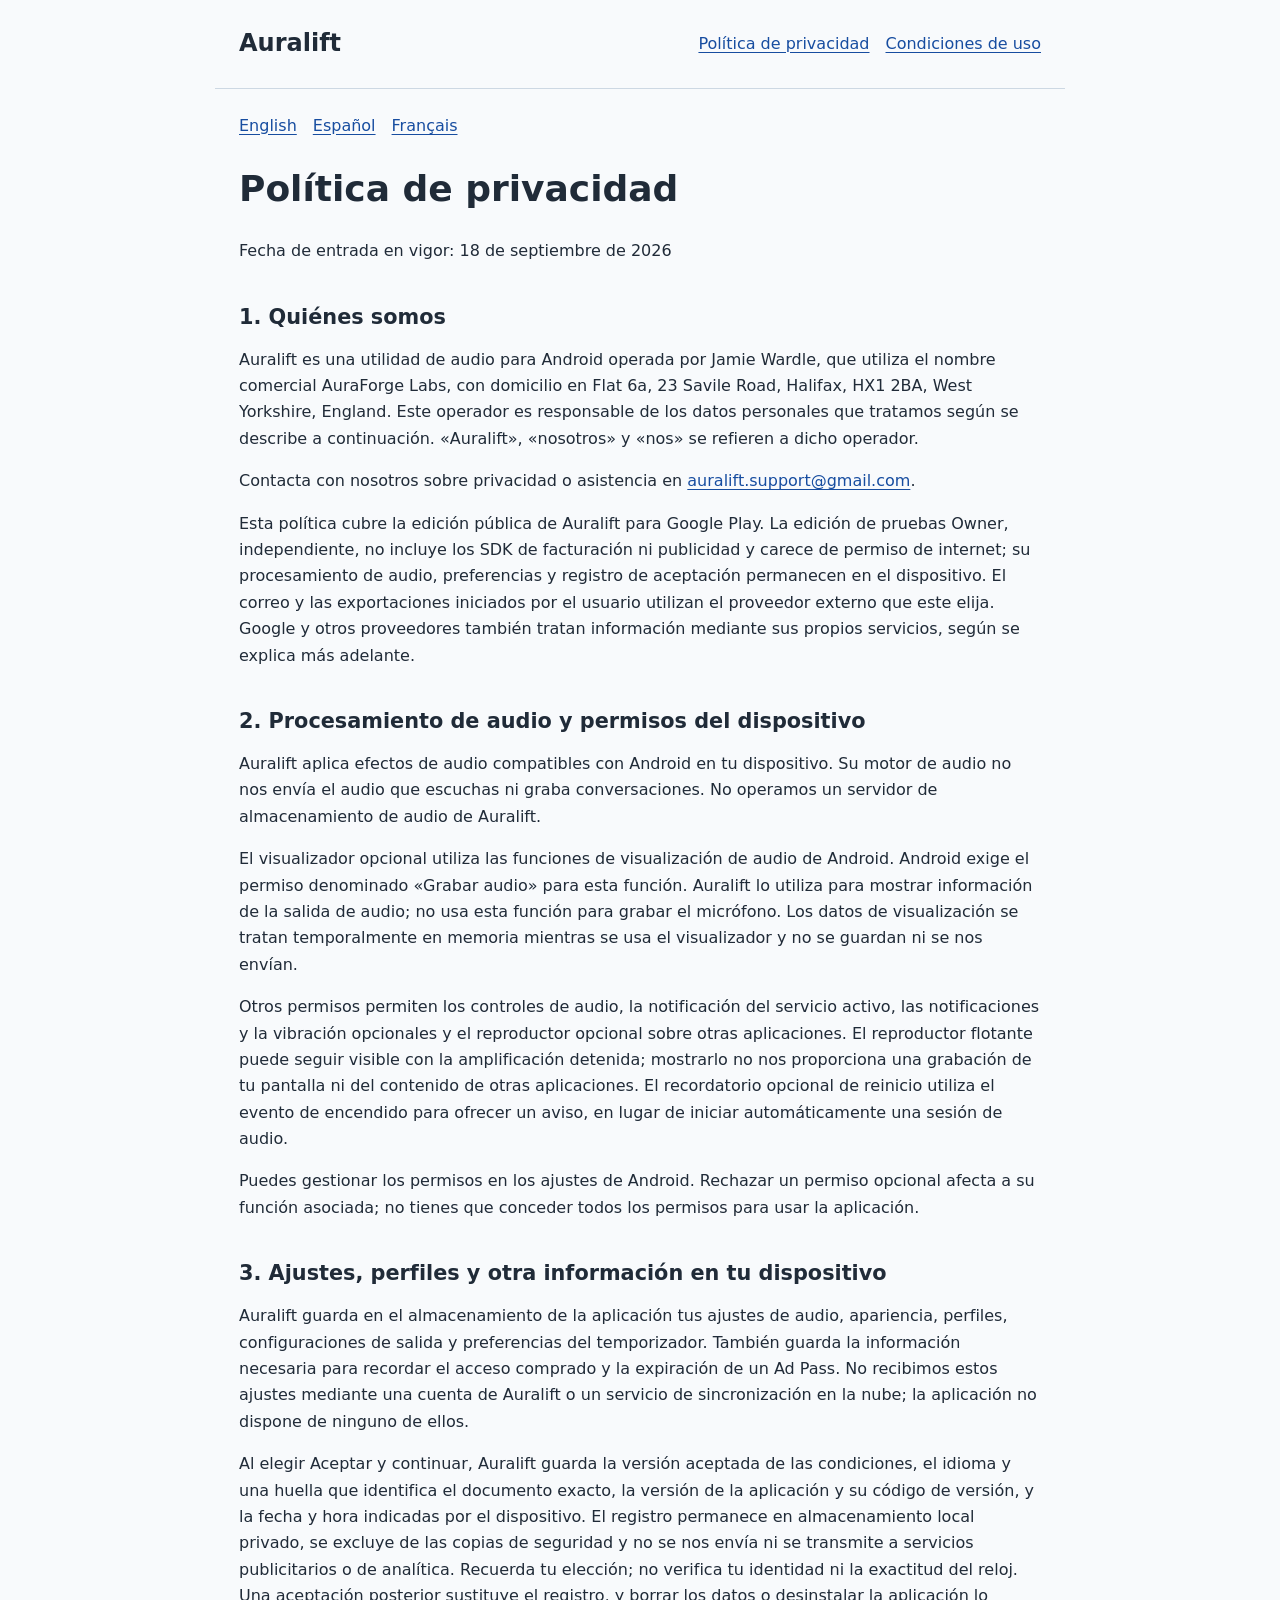
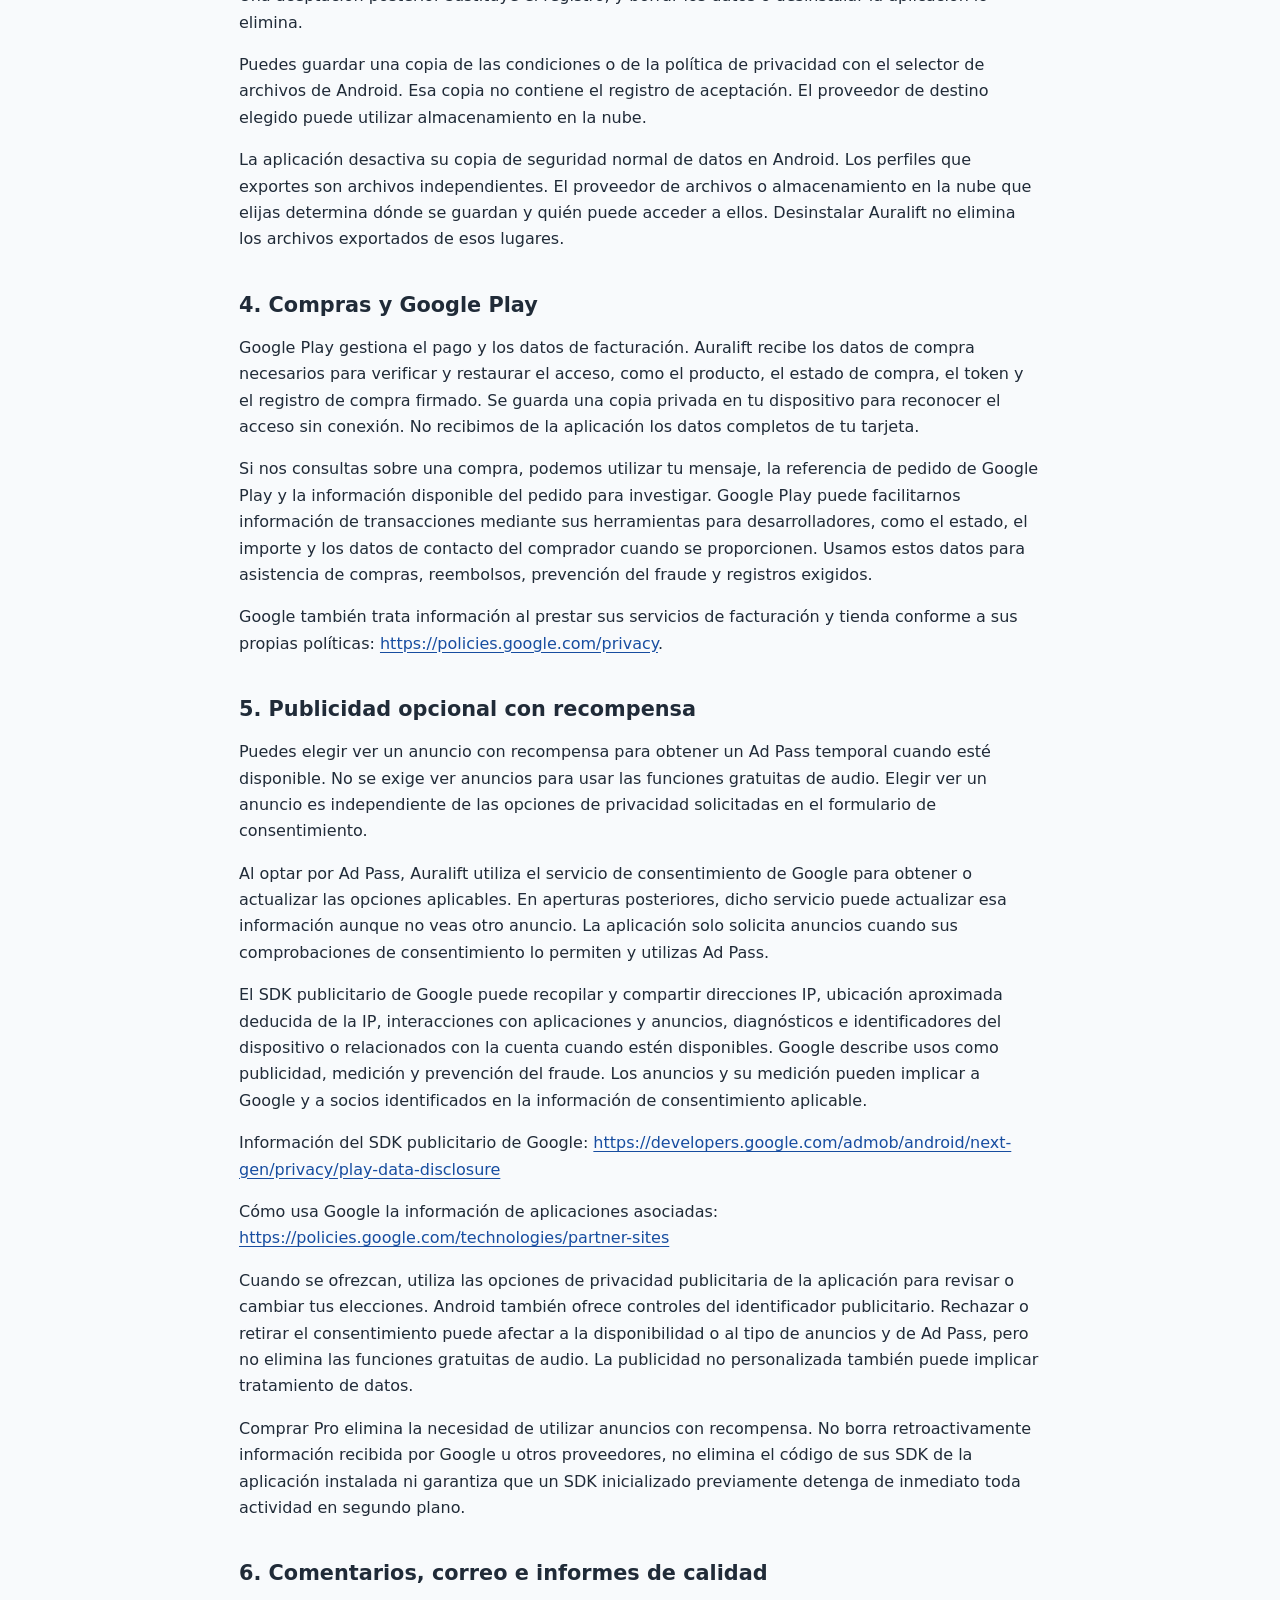
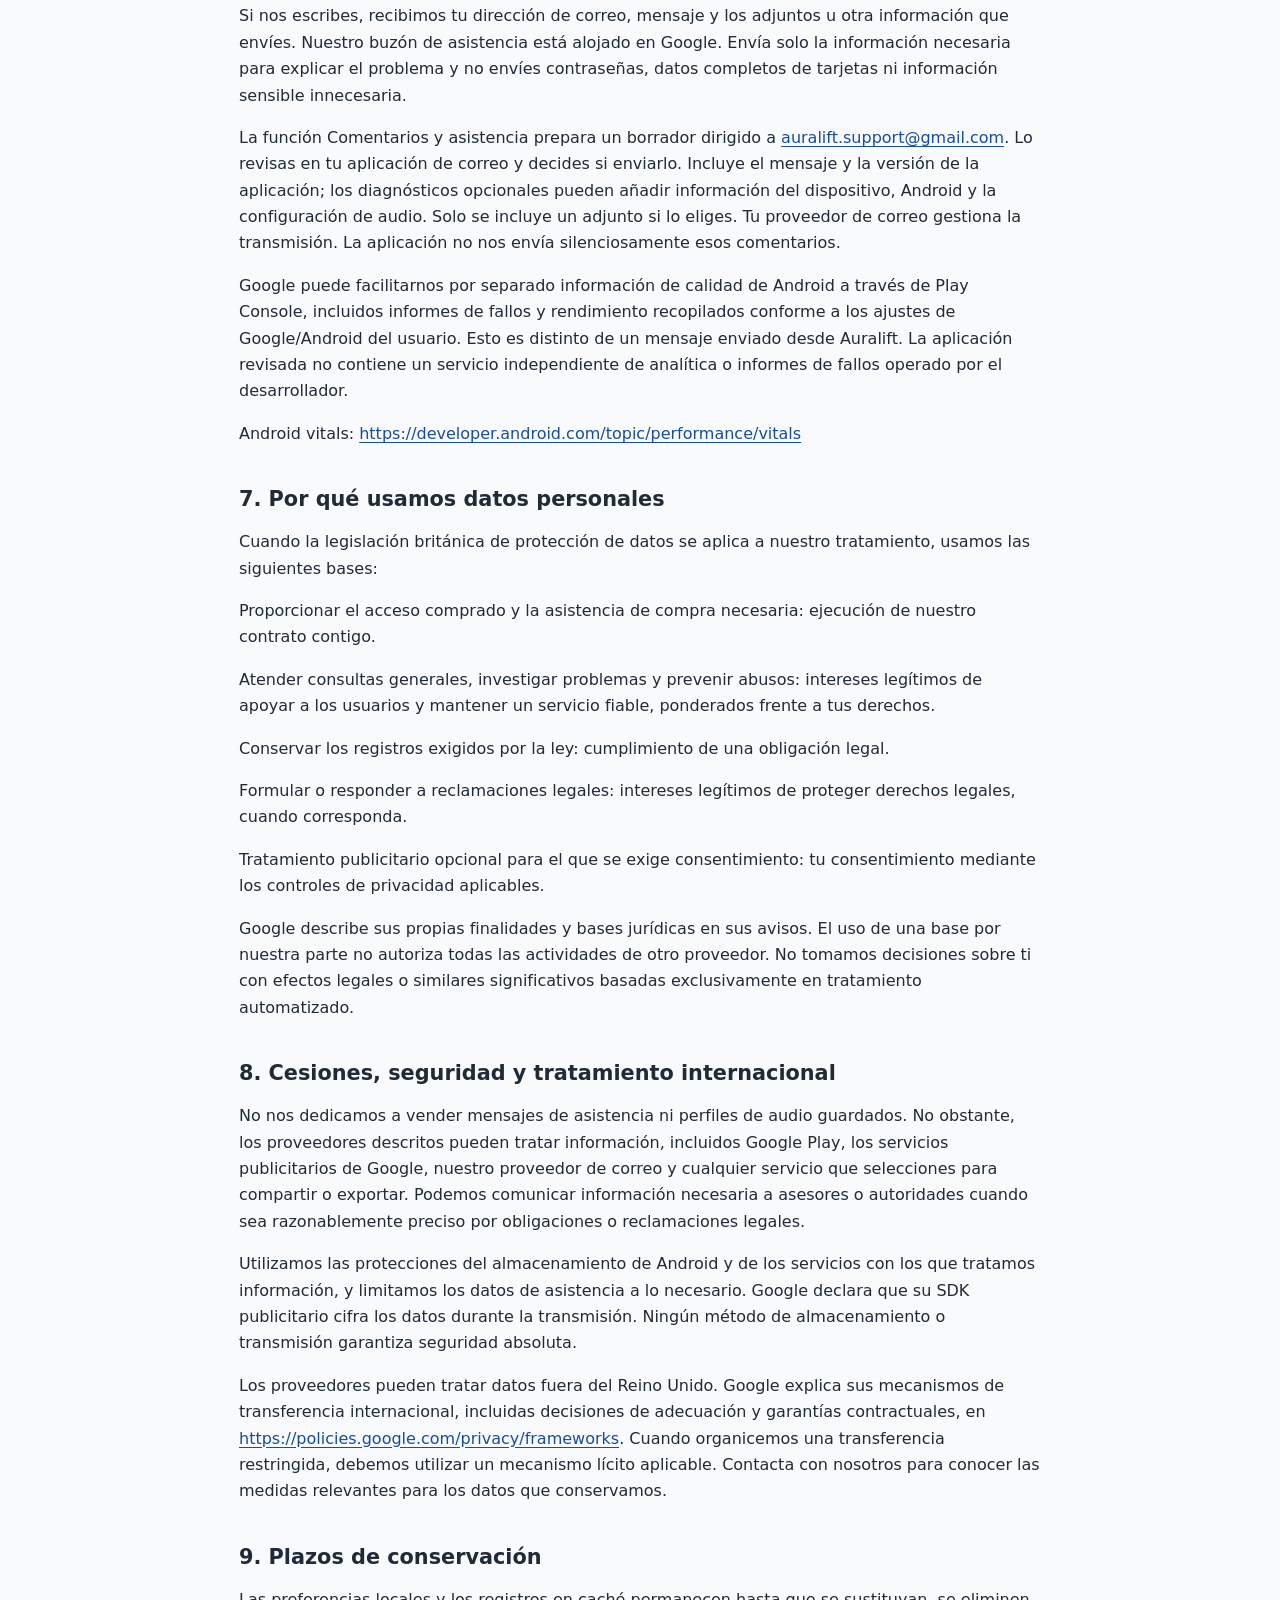
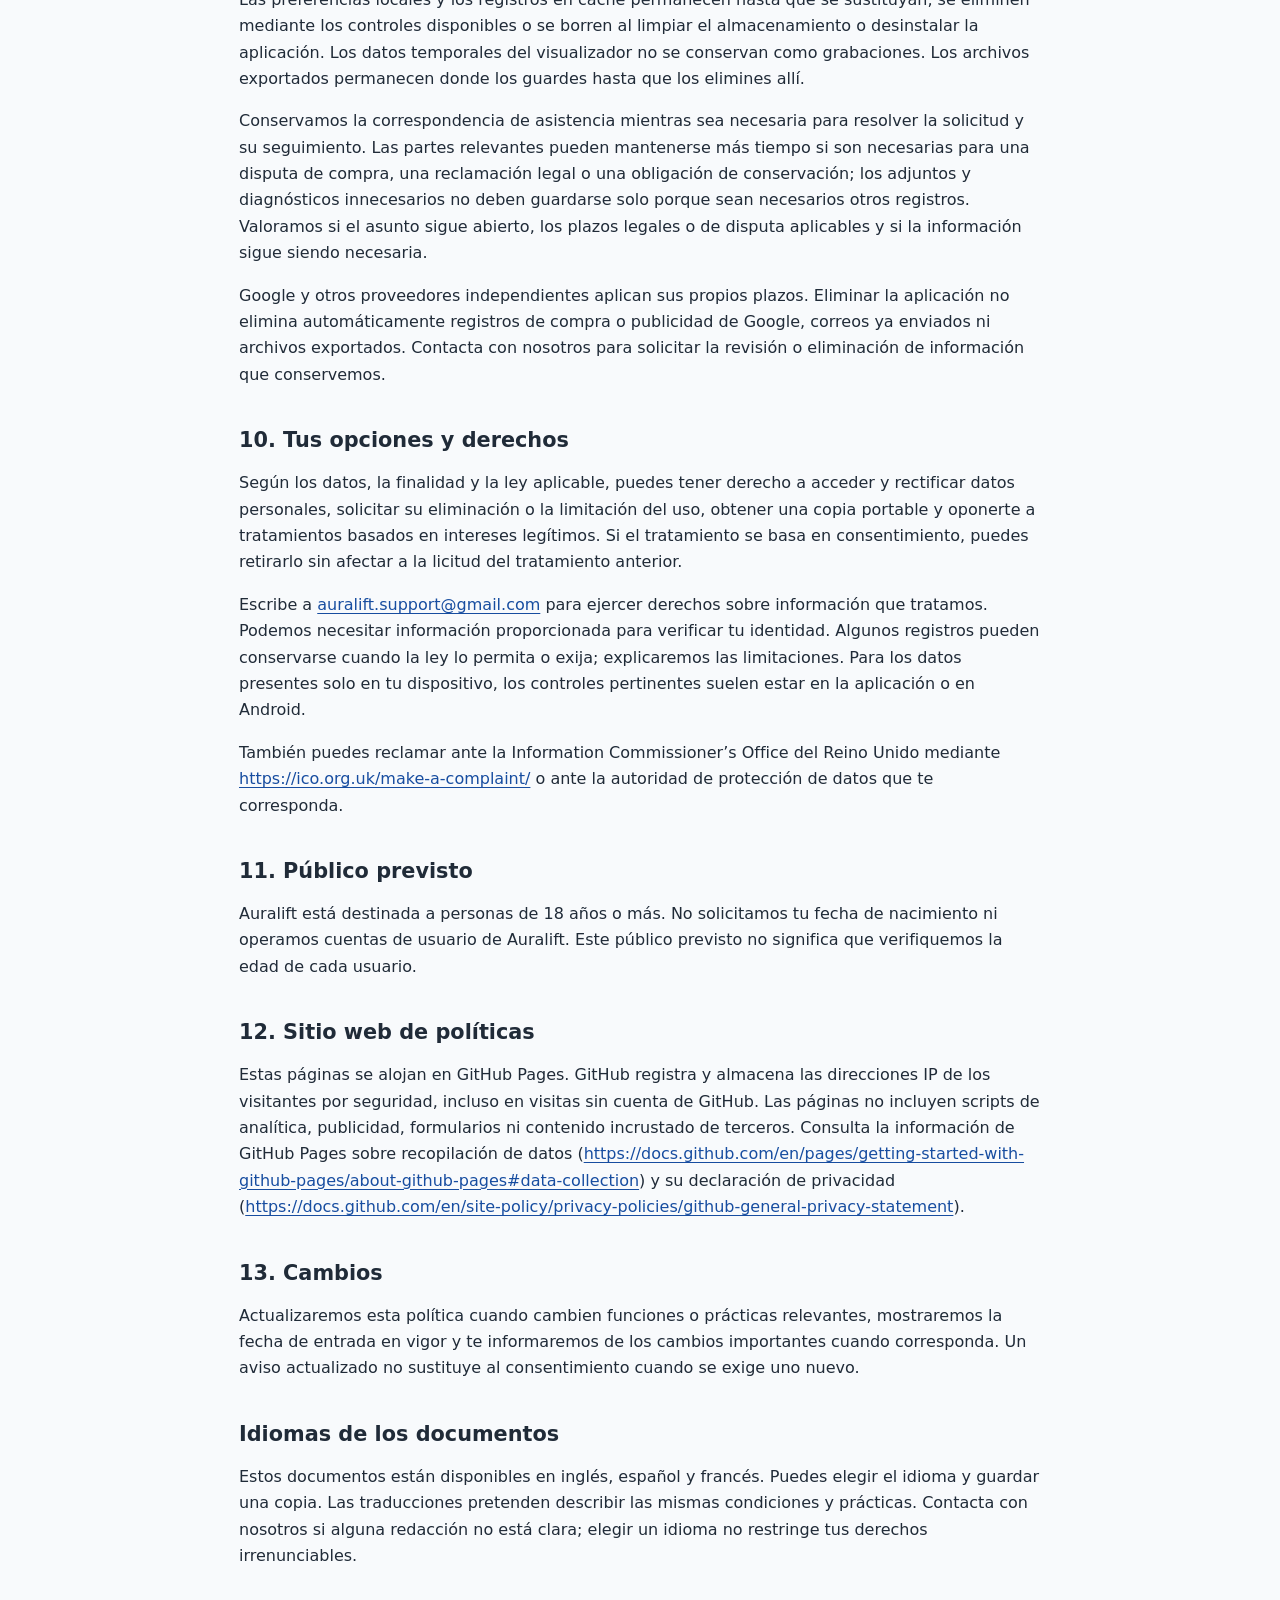
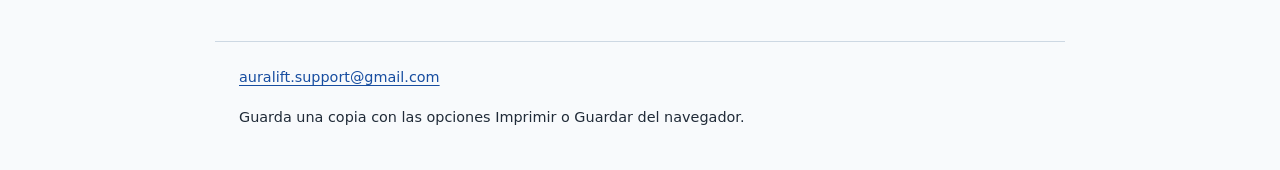
==== privacy-es.html @ 87c2c176 "Publish matching English, Spanish and French Auralift policies" ====
<!doctype html>
<html lang="es">
<head><meta charset="utf-8"><meta name="viewport" content="width=device-width, initial-scale=1">
<title>Política de privacidad | Auralift</title><link rel="stylesheet" href="styles.css"></head>
<body>
<a class="skip" href="#main">Ir al contenido</a>
<header><a class="brand" href="index.html">Auralift</a><nav aria-label="Auralift"><a href="privacy-es.html">Política de privacidad</a><a href="terms-es.html">Condiciones de uso</a></nav></header>
<main id="main">
<nav aria-label="Idioma del documento"><a href="privacy.html" lang="en" hreflang="en">English</a> <a href="privacy-es.html" lang="es" hreflang="es" aria-current="page">Español</a> <a href="privacy-fr.html" lang="fr" hreflang="fr">Français</a></nav>
<h1>Política de privacidad</h1>
<p>Fecha de entrada en vigor: 18 de septiembre de 2026</p>
<h2>1. Quiénes somos</h2>
<p>Auralift es una utilidad de audio para Android operada por Jamie Wardle, que utiliza el nombre comercial AuraForge Labs, con domicilio en Flat 6a, 23 Savile Road, Halifax, HX1 2BA, West Yorkshire, England. Este operador es responsable de los datos personales que tratamos según se describe a continuación. «Auralift», «nosotros» y «nos» se refieren a dicho operador.</p>
<p>Contacta con nosotros sobre privacidad o asistencia en <a href="mailto:auralift.support@gmail.com">auralift.support@gmail.com</a>.</p>
<p>Esta política cubre la edición pública de Auralift para Google Play. La edición de pruebas Owner, independiente, no incluye los SDK de facturación ni publicidad y carece de permiso de internet; su procesamiento de audio, preferencias y registro de aceptación permanecen en el dispositivo. El correo y las exportaciones iniciados por el usuario utilizan el proveedor externo que este elija. Google y otros proveedores también tratan información mediante sus propios servicios, según se explica más adelante.</p>
<h2>2. Procesamiento de audio y permisos del dispositivo</h2>
<p>Auralift aplica efectos de audio compatibles con Android en tu dispositivo. Su motor de audio no nos envía el audio que escuchas ni graba conversaciones. No operamos un servidor de almacenamiento de audio de Auralift.</p>
<p>El visualizador opcional utiliza las funciones de visualización de audio de Android. Android exige el permiso denominado «Grabar audio» para esta función. Auralift lo utiliza para mostrar información de la salida de audio; no usa esta función para grabar el micrófono. Los datos de visualización se tratan temporalmente en memoria mientras se usa el visualizador y no se guardan ni se nos envían.</p>
<p>Otros permisos permiten los controles de audio, la notificación del servicio activo, las notificaciones y la vibración opcionales y el reproductor opcional sobre otras aplicaciones. El reproductor flotante puede seguir visible con la amplificación detenida; mostrarlo no nos proporciona una grabación de tu pantalla ni del contenido de otras aplicaciones. El recordatorio opcional de reinicio utiliza el evento de encendido para ofrecer un aviso, en lugar de iniciar automáticamente una sesión de audio.</p>
<p>Puedes gestionar los permisos en los ajustes de Android. Rechazar un permiso opcional afecta a su función asociada; no tienes que conceder todos los permisos para usar la aplicación.</p>
<h2>3. Ajustes, perfiles y otra información en tu dispositivo</h2>
<p>Auralift guarda en el almacenamiento de la aplicación tus ajustes de audio, apariencia, perfiles, configuraciones de salida y preferencias del temporizador. También guarda la información necesaria para recordar el acceso comprado y la expiración de un Ad Pass. No recibimos estos ajustes mediante una cuenta de Auralift o un servicio de sincronización en la nube; la aplicación no dispone de ninguno de ellos.</p>
<p>Al elegir Aceptar y continuar, Auralift guarda la versión aceptada de las condiciones, el idioma y una huella que identifica el documento exacto, la versión de la aplicación y su código de versión, y la fecha y hora indicadas por el dispositivo. El registro permanece en almacenamiento local privado, se excluye de las copias de seguridad y no se nos envía ni se transmite a servicios publicitarios o de analítica. Recuerda tu elección; no verifica tu identidad ni la exactitud del reloj. Una aceptación posterior sustituye el registro, y borrar los datos o desinstalar la aplicación lo elimina.</p>
<p>Puedes guardar una copia de las condiciones o de la política de privacidad con el selector de archivos de Android. Esa copia no contiene el registro de aceptación. El proveedor de destino elegido puede utilizar almacenamiento en la nube.</p>
<p>La aplicación desactiva su copia de seguridad normal de datos en Android. Los perfiles que exportes son archivos independientes. El proveedor de archivos o almacenamiento en la nube que elijas determina dónde se guardan y quién puede acceder a ellos. Desinstalar Auralift no elimina los archivos exportados de esos lugares.</p>
<h2>4. Compras y Google Play</h2>
<p>Google Play gestiona el pago y los datos de facturación. Auralift recibe los datos de compra necesarios para verificar y restaurar el acceso, como el producto, el estado de compra, el token y el registro de compra firmado. Se guarda una copia privada en tu dispositivo para reconocer el acceso sin conexión. No recibimos de la aplicación los datos completos de tu tarjeta.</p>
<p>Si nos consultas sobre una compra, podemos utilizar tu mensaje, la referencia de pedido de Google Play y la información disponible del pedido para investigar. Google Play puede facilitarnos información de transacciones mediante sus herramientas para desarrolladores, como el estado, el importe y los datos de contacto del comprador cuando se proporcionen. Usamos estos datos para asistencia de compras, reembolsos, prevención del fraude y registros exigidos.</p>
<p>Google también trata información al prestar sus servicios de facturación y tienda conforme a sus propias políticas: <a href="https://policies.google.com/privacy">https://policies.google.com/privacy</a>.</p>
<h2>5. Publicidad opcional con recompensa</h2>
<p>Puedes elegir ver un anuncio con recompensa para obtener un Ad Pass temporal cuando esté disponible. No se exige ver anuncios para usar las funciones gratuitas de audio. Elegir ver un anuncio es independiente de las opciones de privacidad solicitadas en el formulario de consentimiento.</p>
<p>Al optar por Ad Pass, Auralift utiliza el servicio de consentimiento de Google para obtener o actualizar las opciones aplicables. En aperturas posteriores, dicho servicio puede actualizar esa información aunque no veas otro anuncio. La aplicación solo solicita anuncios cuando sus comprobaciones de consentimiento lo permiten y utilizas Ad Pass.</p>
<p>El SDK publicitario de Google puede recopilar y compartir direcciones IP, ubicación aproximada deducida de la IP, interacciones con aplicaciones y anuncios, diagnósticos e identificadores del dispositivo o relacionados con la cuenta cuando estén disponibles. Google describe usos como publicidad, medición y prevención del fraude. Los anuncios y su medición pueden implicar a Google y a socios identificados en la información de consentimiento aplicable.</p>
<p>Información del SDK publicitario de Google: <a href="https://developers.google.com/admob/android/next-gen/privacy/play-data-disclosure">https://developers.google.com/admob/android/next-gen/privacy/play-data-disclosure</a></p>
<p>Cómo usa Google la información de aplicaciones asociadas: <a href="https://policies.google.com/technologies/partner-sites">https://policies.google.com/technologies/partner-sites</a></p>
<p>Cuando se ofrezcan, utiliza las opciones de privacidad publicitaria de la aplicación para revisar o cambiar tus elecciones. Android también ofrece controles del identificador publicitario. Rechazar o retirar el consentimiento puede afectar a la disponibilidad o al tipo de anuncios y de Ad Pass, pero no elimina las funciones gratuitas de audio. La publicidad no personalizada también puede implicar tratamiento de datos.</p>
<p>Comprar Pro elimina la necesidad de utilizar anuncios con recompensa. No borra retroactivamente información recibida por Google u otros proveedores, no elimina el código de sus SDK de la aplicación instalada ni garantiza que un SDK inicializado previamente detenga de inmediato toda actividad en segundo plano.</p>
<h2>6. Comentarios, correo e informes de calidad</h2>
<p>Si nos escribes, recibimos tu dirección de correo, mensaje y los adjuntos u otra información que envíes. Nuestro buzón de asistencia está alojado en Google. Envía solo la información necesaria para explicar el problema y no envíes contraseñas, datos completos de tarjetas ni información sensible innecesaria.</p>
<p>La función Comentarios y asistencia prepara un borrador dirigido a <a href="mailto:auralift.support@gmail.com">auralift.support@gmail.com</a>. Lo revisas en tu aplicación de correo y decides si enviarlo. Incluye el mensaje y la versión de la aplicación; los diagnósticos opcionales pueden añadir información del dispositivo, Android y la configuración de audio. Solo se incluye un adjunto si lo eliges. Tu proveedor de correo gestiona la transmisión. La aplicación no nos envía silenciosamente esos comentarios.</p>
<p>Google puede facilitarnos por separado información de calidad de Android a través de Play Console, incluidos informes de fallos y rendimiento recopilados conforme a los ajustes de Google/Android del usuario. Esto es distinto de un mensaje enviado desde Auralift. La aplicación revisada no contiene un servicio independiente de analítica o informes de fallos operado por el desarrollador.</p>
<p>Android vitals: <a href="https://developer.android.com/topic/performance/vitals">https://developer.android.com/topic/performance/vitals</a></p>
<h2>7. Por qué usamos datos personales</h2>
<p>Cuando la legislación británica de protección de datos se aplica a nuestro tratamiento, usamos las siguientes bases:</p>
<p>Proporcionar el acceso comprado y la asistencia de compra necesaria: ejecución de nuestro contrato contigo.</p>
<p>Atender consultas generales, investigar problemas y prevenir abusos: intereses legítimos de apoyar a los usuarios y mantener un servicio fiable, ponderados frente a tus derechos.</p>
<p>Conservar los registros exigidos por la ley: cumplimiento de una obligación legal.</p>
<p>Formular o responder a reclamaciones legales: intereses legítimos de proteger derechos legales, cuando corresponda.</p>
<p>Tratamiento publicitario opcional para el que se exige consentimiento: tu consentimiento mediante los controles de privacidad aplicables.</p>
<p>Google describe sus propias finalidades y bases jurídicas en sus avisos. El uso de una base por nuestra parte no autoriza todas las actividades de otro proveedor. No tomamos decisiones sobre ti con efectos legales o similares significativos basadas exclusivamente en tratamiento automatizado.</p>
<h2>8. Cesiones, seguridad y tratamiento internacional</h2>
<p>No nos dedicamos a vender mensajes de asistencia ni perfiles de audio guardados. No obstante, los proveedores descritos pueden tratar información, incluidos Google Play, los servicios publicitarios de Google, nuestro proveedor de correo y cualquier servicio que selecciones para compartir o exportar. Podemos comunicar información necesaria a asesores o autoridades cuando sea razonablemente preciso por obligaciones o reclamaciones legales.</p>
<p>Utilizamos las protecciones del almacenamiento de Android y de los servicios con los que tratamos información, y limitamos los datos de asistencia a lo necesario. Google declara que su SDK publicitario cifra los datos durante la transmisión. Ningún método de almacenamiento o transmisión garantiza seguridad absoluta.</p>
<p>Los proveedores pueden tratar datos fuera del Reino Unido. Google explica sus mecanismos de transferencia internacional, incluidas decisiones de adecuación y garantías contractuales, en <a href="https://policies.google.com/privacy/frameworks">https://policies.google.com/privacy/frameworks</a>. Cuando organicemos una transferencia restringida, debemos utilizar un mecanismo lícito aplicable. Contacta con nosotros para conocer las medidas relevantes para los datos que conservamos.</p>
<h2>9. Plazos de conservación</h2>
<p>Las preferencias locales y los registros en caché permanecen hasta que se sustituyan, se eliminen mediante los controles disponibles o se borren al limpiar el almacenamiento o desinstalar la aplicación. Los datos temporales del visualizador no se conservan como grabaciones. Los archivos exportados permanecen donde los guardes hasta que los elimines allí.</p>
<p>Conservamos la correspondencia de asistencia mientras sea necesaria para resolver la solicitud y su seguimiento. Las partes relevantes pueden mantenerse más tiempo si son necesarias para una disputa de compra, una reclamación legal o una obligación de conservación; los adjuntos y diagnósticos innecesarios no deben guardarse solo porque sean necesarios otros registros. Valoramos si el asunto sigue abierto, los plazos legales o de disputa aplicables y si la información sigue siendo necesaria.</p>
<p>Google y otros proveedores independientes aplican sus propios plazos. Eliminar la aplicación no elimina automáticamente registros de compra o publicidad de Google, correos ya enviados ni archivos exportados. Contacta con nosotros para solicitar la revisión o eliminación de información que conservemos.</p>
<h2>10. Tus opciones y derechos</h2>
<p>Según los datos, la finalidad y la ley aplicable, puedes tener derecho a acceder y rectificar datos personales, solicitar su eliminación o la limitación del uso, obtener una copia portable y oponerte a tratamientos basados en intereses legítimos. Si el tratamiento se basa en consentimiento, puedes retirarlo sin afectar a la licitud del tratamiento anterior.</p>
<p>Escribe a <a href="mailto:auralift.support@gmail.com">auralift.support@gmail.com</a> para ejercer derechos sobre información que tratamos. Podemos necesitar información proporcionada para verificar tu identidad. Algunos registros pueden conservarse cuando la ley lo permita o exija; explicaremos las limitaciones. Para los datos presentes solo en tu dispositivo, los controles pertinentes suelen estar en la aplicación o en Android.</p>
<p>También puedes reclamar ante la Information Commissioner’s Office del Reino Unido mediante <a href="https://ico.org.uk/make-a-complaint/">https://ico.org.uk/make-a-complaint/</a> o ante la autoridad de protección de datos que te corresponda.</p>
<h2>11. Público previsto</h2>
<p>Auralift está destinada a personas de 18 años o más. No solicitamos tu fecha de nacimiento ni operamos cuentas de usuario de Auralift. Este público previsto no significa que verifiquemos la edad de cada usuario.</p>
<h2>12. Sitio web de políticas</h2>
<p>Estas páginas se alojan en GitHub Pages. GitHub registra y almacena las direcciones IP de los visitantes por seguridad, incluso en visitas sin cuenta de GitHub. Las páginas no incluyen scripts de analítica, publicidad, formularios ni contenido incrustado de terceros. Consulta la información de GitHub Pages sobre recopilación de datos (<a href="https://docs.github.com/en/pages/getting-started-with-github-pages/about-github-pages#data-collection">https://docs.github.com/en/pages/getting-started-with-github-pages/about-github-pages#data-collection</a>) y su declaración de privacidad (<a href="https://docs.github.com/en/site-policy/privacy-policies/github-general-privacy-statement">https://docs.github.com/en/site-policy/privacy-policies/github-general-privacy-statement</a>).</p>
<h2>13. Cambios</h2>
<p>Actualizaremos esta política cuando cambien funciones o prácticas relevantes, mostraremos la fecha de entrada en vigor y te informaremos de los cambios importantes cuando corresponda. Un aviso actualizado no sustituye al consentimiento cuando se exige uno nuevo.</p>
<h2>Idiomas de los documentos</h2>
<p>Estos documentos están disponibles en inglés, español y francés. Puedes elegir el idioma y guardar una copia. Las traducciones pretenden describir las mismas condiciones y prácticas. Contacta con nosotros si alguna redacción no está clara; elegir un idioma no restringe tus derechos irrenunciables.</p>
</main>
<footer><a href="mailto:auralift.support@gmail.com">auralift.support@gmail.com</a><p>Guarda una copia con las opciones Imprimir o Guardar del navegador.</p></footer>
</body></html>
---- styles.css ----
*{box-sizing:border-box}html{color-scheme:light;font-family:system-ui,-apple-system,BlinkMacSystemFont,"Segoe UI",sans-serif;color:#202b38;background:#f8fafc;line-height:1.65}body{margin:0}header,main,footer{max-width:850px;margin:auto;padding:24px}header{display:flex;align-items:center;justify-content:space-between;gap:20px;border-bottom:1px solid #cdd8e3}a{color:#174da0;text-underline-offset:3px;overflow-wrap:anywhere}a:focus-visible{outline:3px solid #174da0;outline-offset:5px}.brand{font-size:1.5rem;font-weight:750;color:#202b38;text-decoration:none}nav{display:flex;flex-wrap:wrap;gap:16px}h1{font-size:2.25rem;line-height:1.2;margin:28px 0}h2{font-size:1.3rem;line-height:1.35;margin:38px 0 14px}p{margin:16px 0}.draft{background:#fff4d6;border-left:4px solid #997000;padding:16px}.draft strong{display:block}.table-wrap{overflow-x:auto}table{border-collapse:collapse;width:100%;font-size:.95rem}th,td{text-align:left;vertical-align:top;border:1px solid #cdd8e3;padding:12px}th{background:#eaf0f6}footer{border-top:1px solid #cdd8e3;font-size:.9rem;margin-top:32px}.documents{padding-left:24px}.documents li{margin:16px 0}.skip{position:absolute;left:16px;top:-100px;background:white;padding:12px}.skip:focus{top:12px}@media(max-width:520px){header{align-items:flex-start;flex-direction:column}header,main,footer{padding:20px}h1{font-size:1.9rem}}@media print{html{background:white;color:black}header,footer,.skip{display:none}main{max-width:none;padding:0}h2{break-after:avoid}a{color:inherit}th,td{border-color:#888}.table-wrap{overflow:visible}}
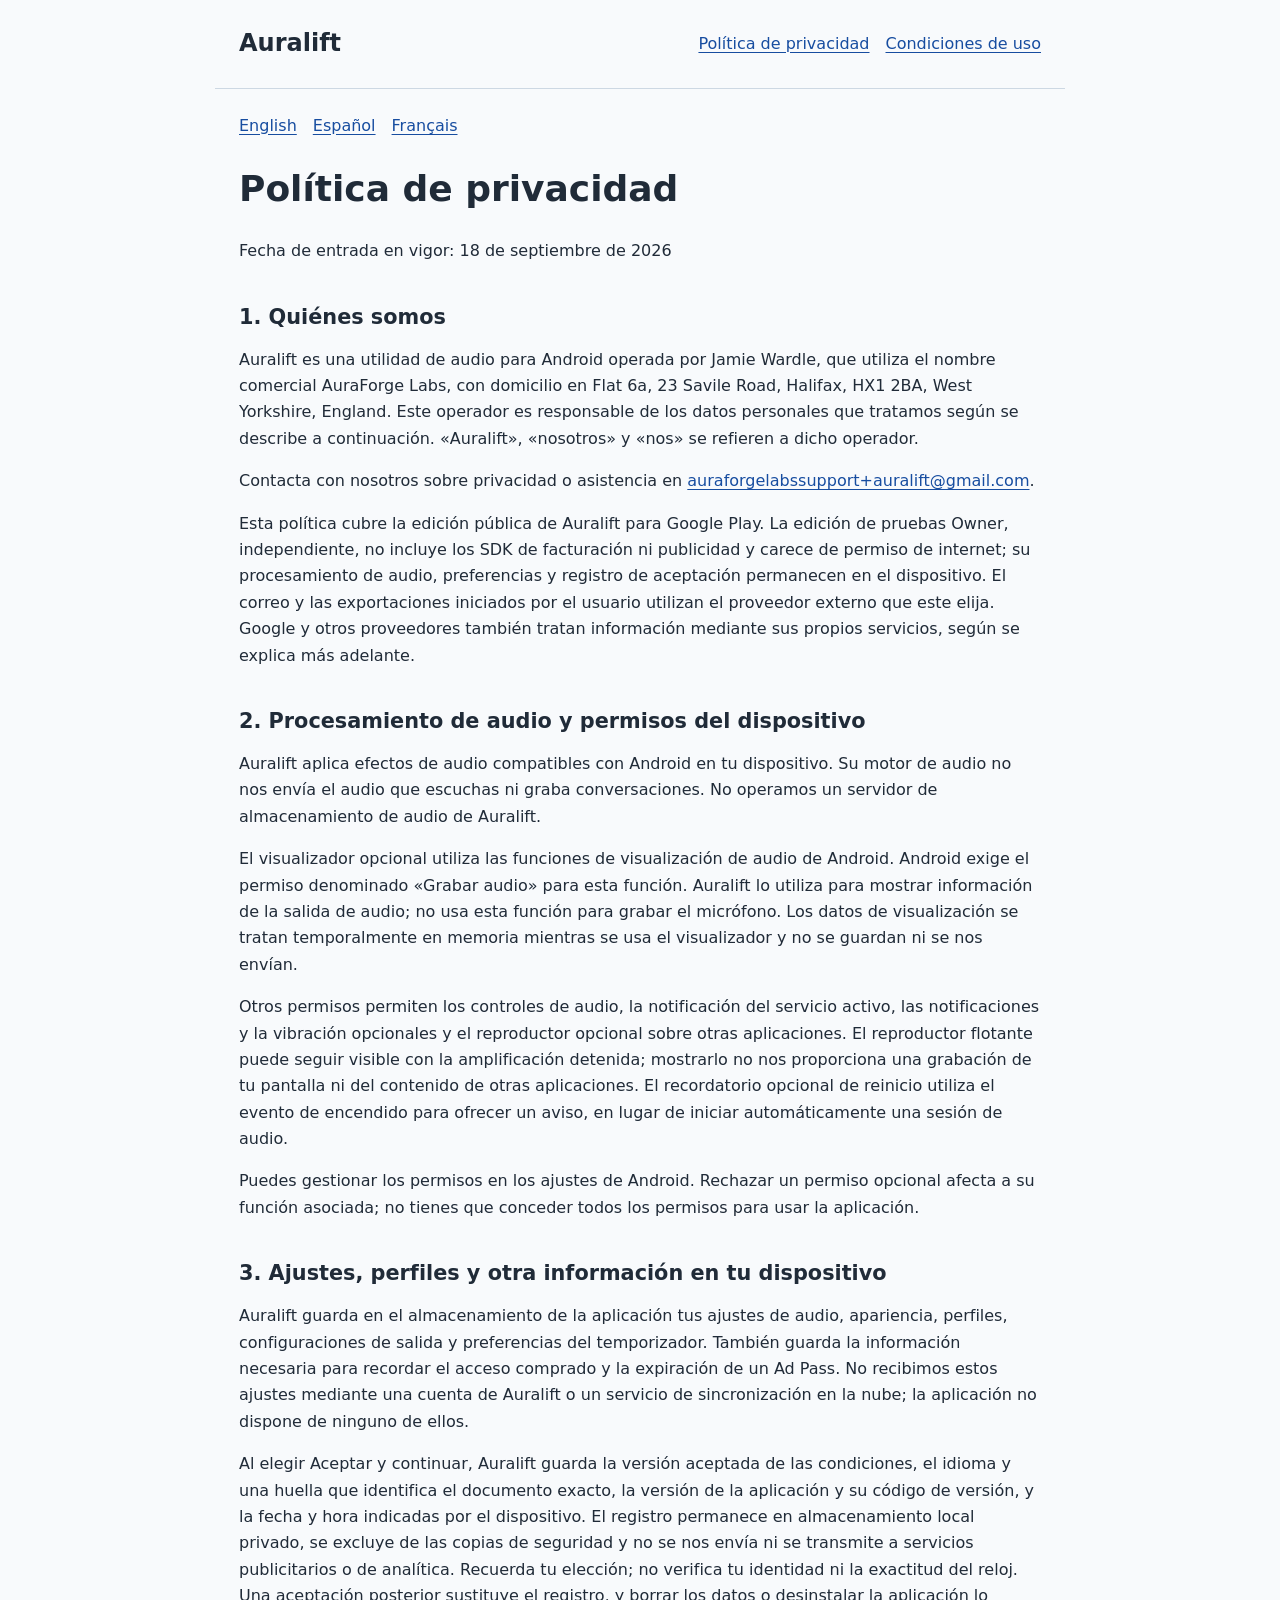
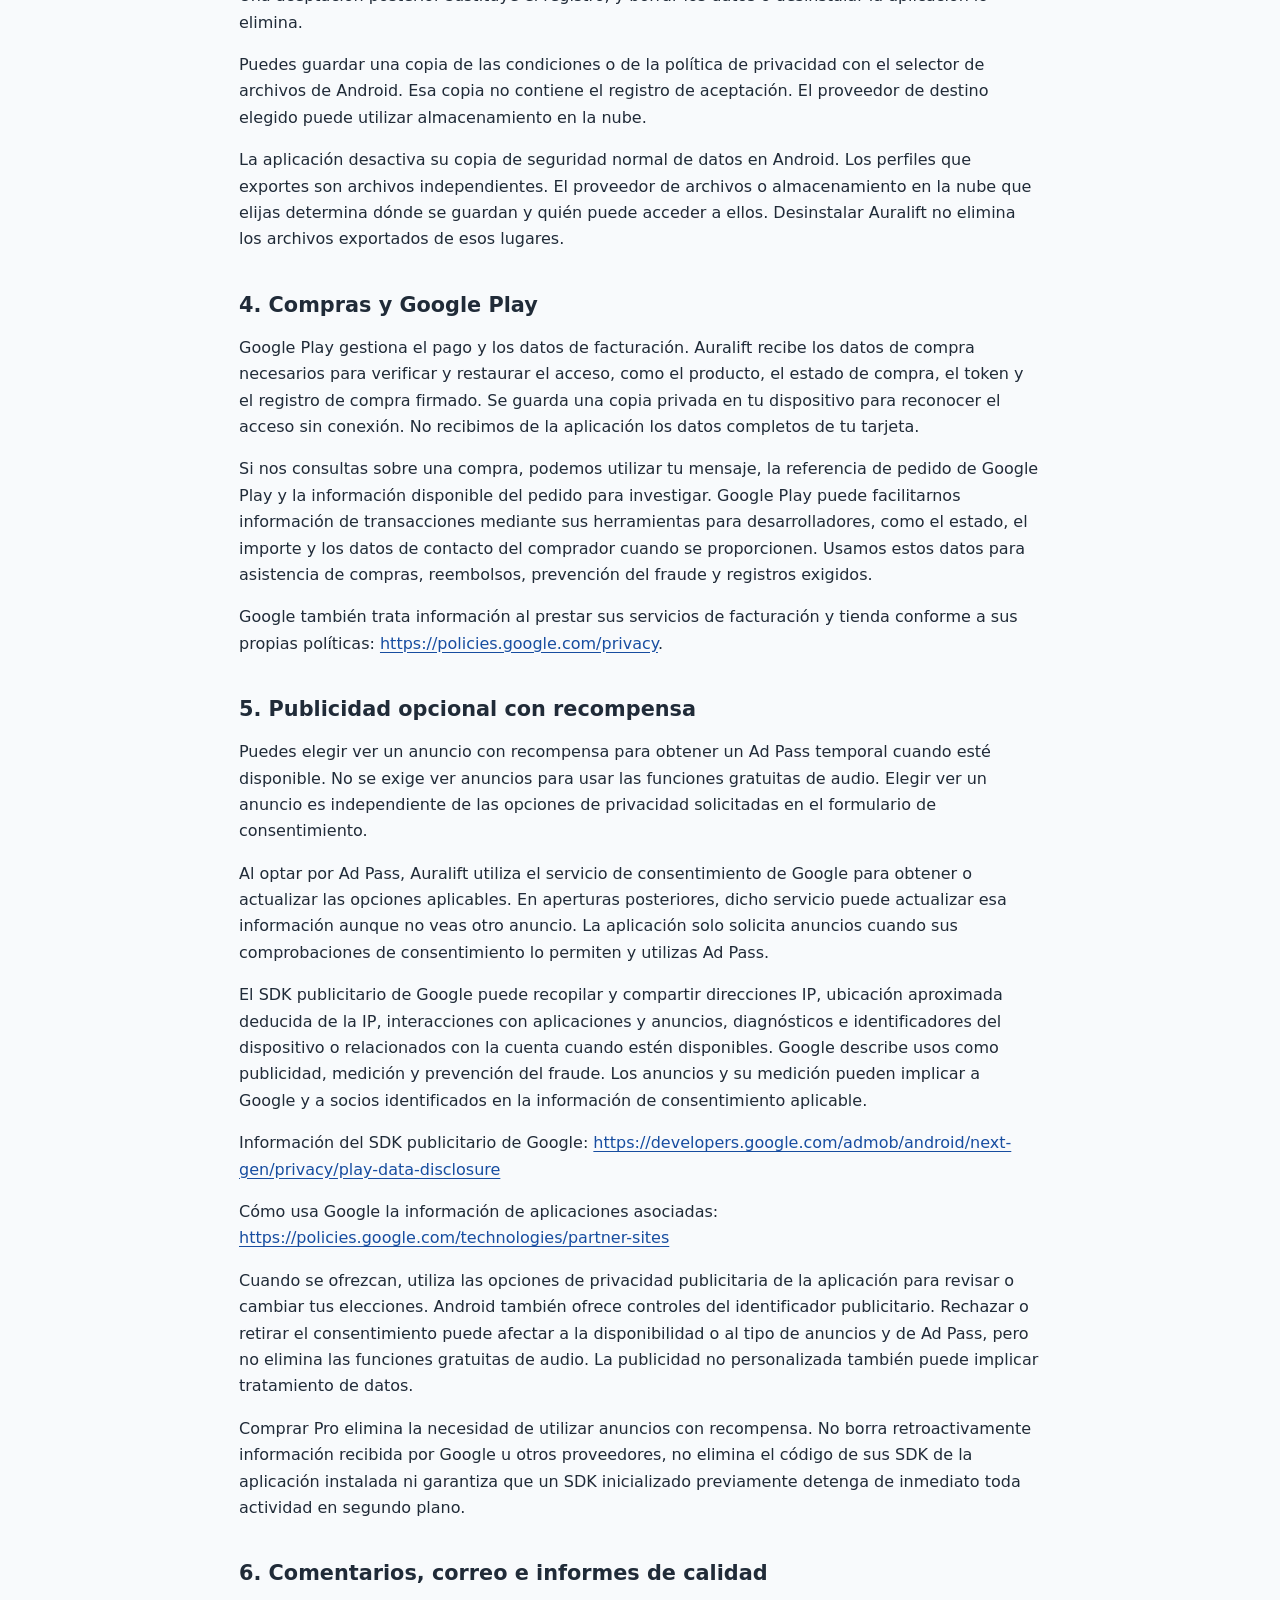
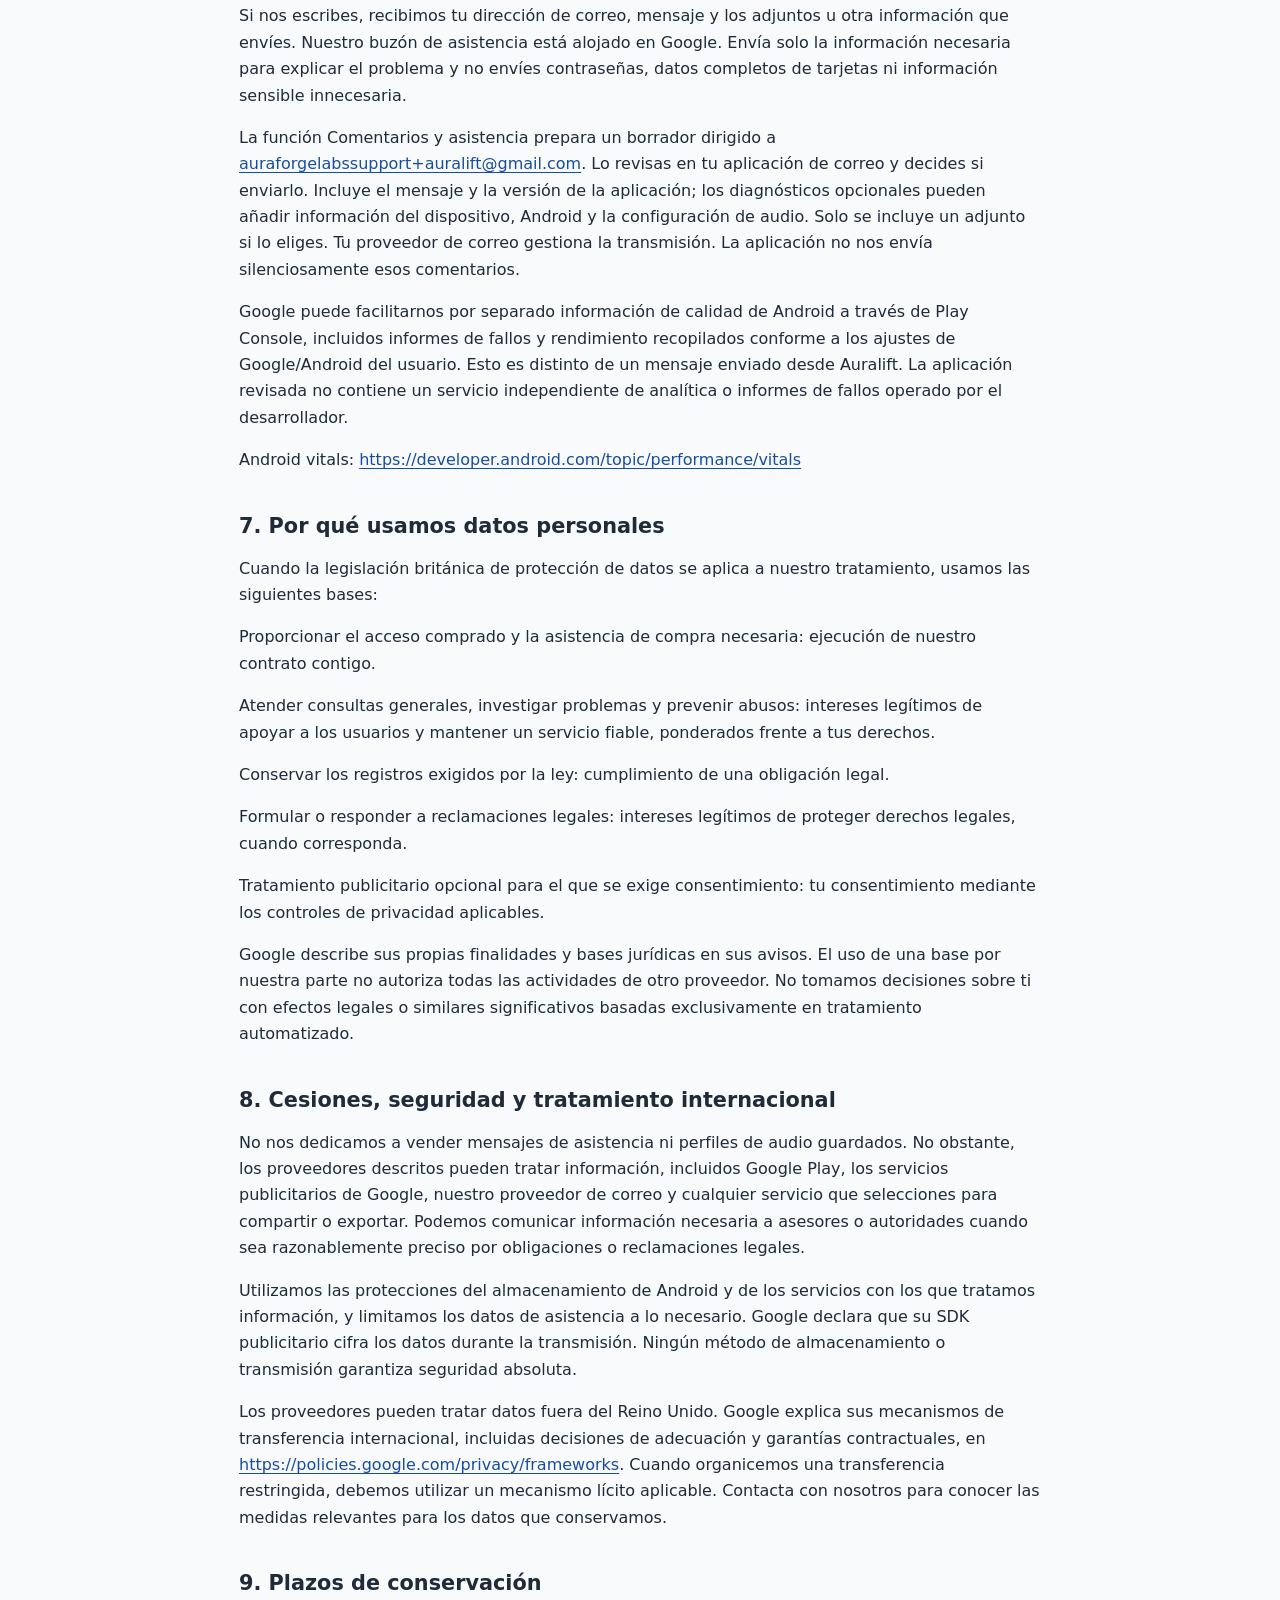
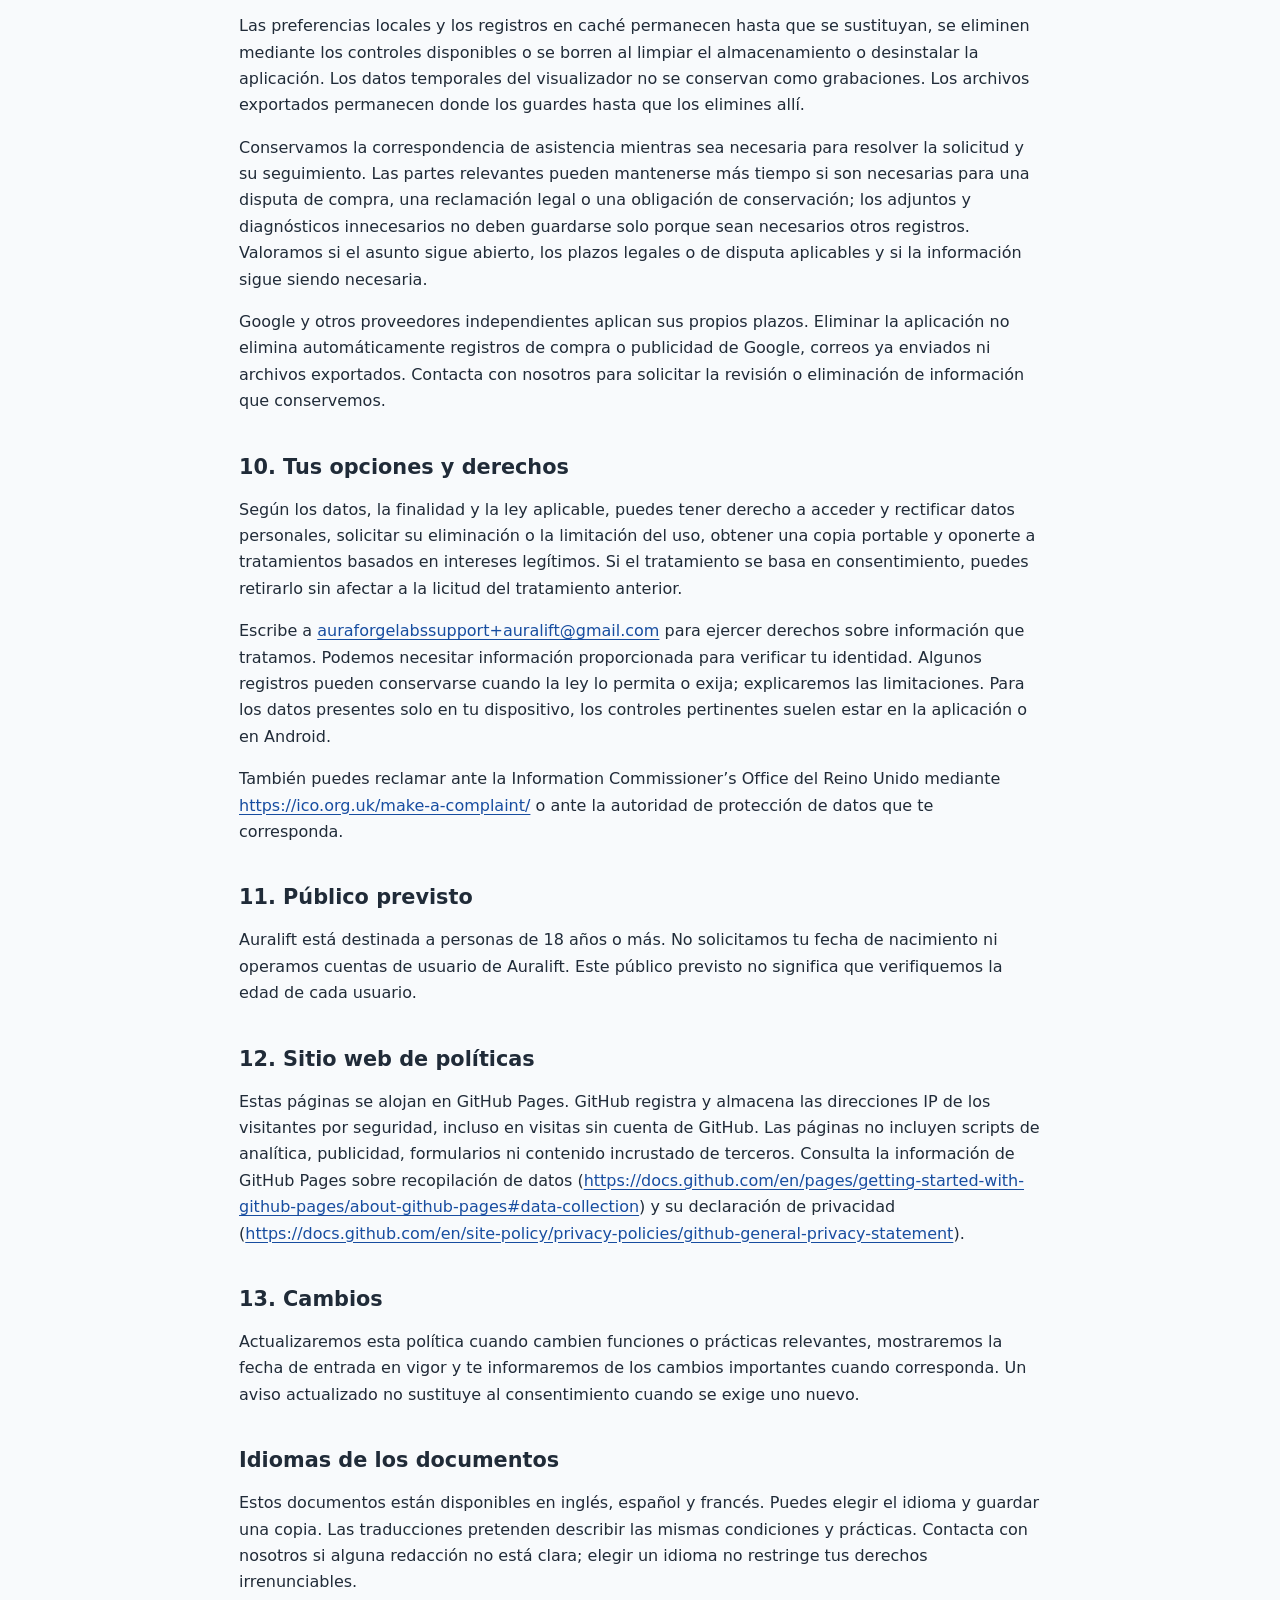
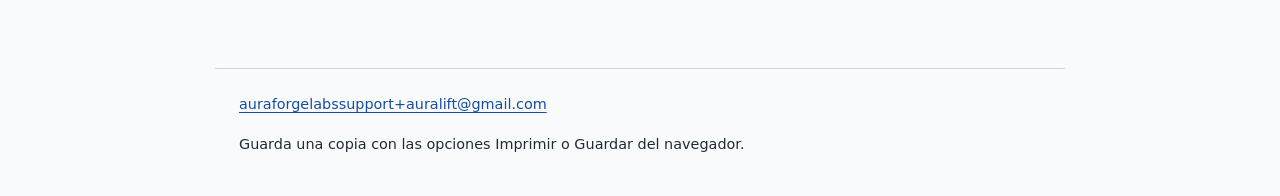
==== commit 47927e5b: "Update public Auralift policies to shared support mailbox" ====
--- a/privacy-es.html
+++ b/privacy-es.html
@@ -11,7 +11,7 @@
 <p>Fecha de entrada en vigor: 18 de septiembre de 2026</p>
 <h2>1. Quiénes somos</h2>
 <p>Auralift es una utilidad de audio para Android operada por Jamie Wardle, que utiliza el nombre comercial AuraForge Labs, con domicilio en Flat 6a, 23 Savile Road, Halifax, HX1 2BA, West Yorkshire, England. Este operador es responsable de los datos personales que tratamos según se describe a continuación. «Auralift», «nosotros» y «nos» se refieren a dicho operador.</p>
-<p>Contacta con nosotros sobre privacidad o asistencia en <a href="mailto:auralift.support@gmail.com">auralift.support@gmail.com</a>.</p>
+<p>Contacta con nosotros sobre privacidad o asistencia en <a href="mailto:auraforgelabssupport+auralift@gmail.com">auraforgelabssupport+auralift@gmail.com</a>.</p>
 <p>Esta política cubre la edición pública de Auralift para Google Play. La edición de pruebas Owner, independiente, no incluye los SDK de facturación ni publicidad y carece de permiso de internet; su procesamiento de audio, preferencias y registro de aceptación permanecen en el dispositivo. El correo y las exportaciones iniciados por el usuario utilizan el proveedor externo que este elija. Google y otros proveedores también tratan información mediante sus propios servicios, según se explica más adelante.</p>
 <h2>2. Procesamiento de audio y permisos del dispositivo</h2>
 <p>Auralift aplica efectos de audio compatibles con Android en tu dispositivo. Su motor de audio no nos envía el audio que escuchas ni graba conversaciones. No operamos un servidor de almacenamiento de audio de Auralift.</p>
@@ -37,7 +37,7 @@
 <p>Comprar Pro elimina la necesidad de utilizar anuncios con recompensa. No borra retroactivamente información recibida por Google u otros proveedores, no elimina el código de sus SDK de la aplicación instalada ni garantiza que un SDK inicializado previamente detenga de inmediato toda actividad en segundo plano.</p>
 <h2>6. Comentarios, correo e informes de calidad</h2>
 <p>Si nos escribes, recibimos tu dirección de correo, mensaje y los adjuntos u otra información que envíes. Nuestro buzón de asistencia está alojado en Google. Envía solo la información necesaria para explicar el problema y no envíes contraseñas, datos completos de tarjetas ni información sensible innecesaria.</p>
-<p>La función Comentarios y asistencia prepara un borrador dirigido a <a href="mailto:auralift.support@gmail.com">auralift.support@gmail.com</a>. Lo revisas en tu aplicación de correo y decides si enviarlo. Incluye el mensaje y la versión de la aplicación; los diagnósticos opcionales pueden añadir información del dispositivo, Android y la configuración de audio. Solo se incluye un adjunto si lo eliges. Tu proveedor de correo gestiona la transmisión. La aplicación no nos envía silenciosamente esos comentarios.</p>
+<p>La función Comentarios y asistencia prepara un borrador dirigido a <a href="mailto:auraforgelabssupport+auralift@gmail.com">auraforgelabssupport+auralift@gmail.com</a>. Lo revisas en tu aplicación de correo y decides si enviarlo. Incluye el mensaje y la versión de la aplicación; los diagnósticos opcionales pueden añadir información del dispositivo, Android y la configuración de audio. Solo se incluye un adjunto si lo eliges. Tu proveedor de correo gestiona la transmisión. La aplicación no nos envía silenciosamente esos comentarios.</p>
 <p>Google puede facilitarnos por separado información de calidad de Android a través de Play Console, incluidos informes de fallos y rendimiento recopilados conforme a los ajustes de Google/Android del usuario. Esto es distinto de un mensaje enviado desde Auralift. La aplicación revisada no contiene un servicio independiente de analítica o informes de fallos operado por el desarrollador.</p>
 <p>Android vitals: <a href="https://developer.android.com/topic/performance/vitals">https://developer.android.com/topic/performance/vitals</a></p>
 <h2>7. Por qué usamos datos personales</h2>
@@ -58,7 +58,7 @@
 <p>Google y otros proveedores independientes aplican sus propios plazos. Eliminar la aplicación no elimina automáticamente registros de compra o publicidad de Google, correos ya enviados ni archivos exportados. Contacta con nosotros para solicitar la revisión o eliminación de información que conservemos.</p>
 <h2>10. Tus opciones y derechos</h2>
 <p>Según los datos, la finalidad y la ley aplicable, puedes tener derecho a acceder y rectificar datos personales, solicitar su eliminación o la limitación del uso, obtener una copia portable y oponerte a tratamientos basados en intereses legítimos. Si el tratamiento se basa en consentimiento, puedes retirarlo sin afectar a la licitud del tratamiento anterior.</p>
-<p>Escribe a <a href="mailto:auralift.support@gmail.com">auralift.support@gmail.com</a> para ejercer derechos sobre información que tratamos. Podemos necesitar información proporcionada para verificar tu identidad. Algunos registros pueden conservarse cuando la ley lo permita o exija; explicaremos las limitaciones. Para los datos presentes solo en tu dispositivo, los controles pertinentes suelen estar en la aplicación o en Android.</p>
+<p>Escribe a <a href="mailto:auraforgelabssupport+auralift@gmail.com">auraforgelabssupport+auralift@gmail.com</a> para ejercer derechos sobre información que tratamos. Podemos necesitar información proporcionada para verificar tu identidad. Algunos registros pueden conservarse cuando la ley lo permita o exija; explicaremos las limitaciones. Para los datos presentes solo en tu dispositivo, los controles pertinentes suelen estar en la aplicación o en Android.</p>
 <p>También puedes reclamar ante la Information Commissioner’s Office del Reino Unido mediante <a href="https://ico.org.uk/make-a-complaint/">https://ico.org.uk/make-a-complaint/</a> o ante la autoridad de protección de datos que te corresponda.</p>
 <h2>11. Público previsto</h2>
 <p>Auralift está destinada a personas de 18 años o más. No solicitamos tu fecha de nacimiento ni operamos cuentas de usuario de Auralift. Este público previsto no significa que verifiquemos la edad de cada usuario.</p>
@@ -69,5 +69,5 @@
 <h2>Idiomas de los documentos</h2>
 <p>Estos documentos están disponibles en inglés, español y francés. Puedes elegir el idioma y guardar una copia. Las traducciones pretenden describir las mismas condiciones y prácticas. Contacta con nosotros si alguna redacción no está clara; elegir un idioma no restringe tus derechos irrenunciables.</p>
 </main>
-<footer><a href="mailto:auralift.support@gmail.com">auralift.support@gmail.com</a><p>Guarda una copia con las opciones Imprimir o Guardar del navegador.</p></footer>
+<footer><a href="mailto:auraforgelabssupport+auralift@gmail.com">auraforgelabssupport+auralift@gmail.com</a><p>Guarda una copia con las opciones Imprimir o Guardar del navegador.</p></footer>
 </body></html>
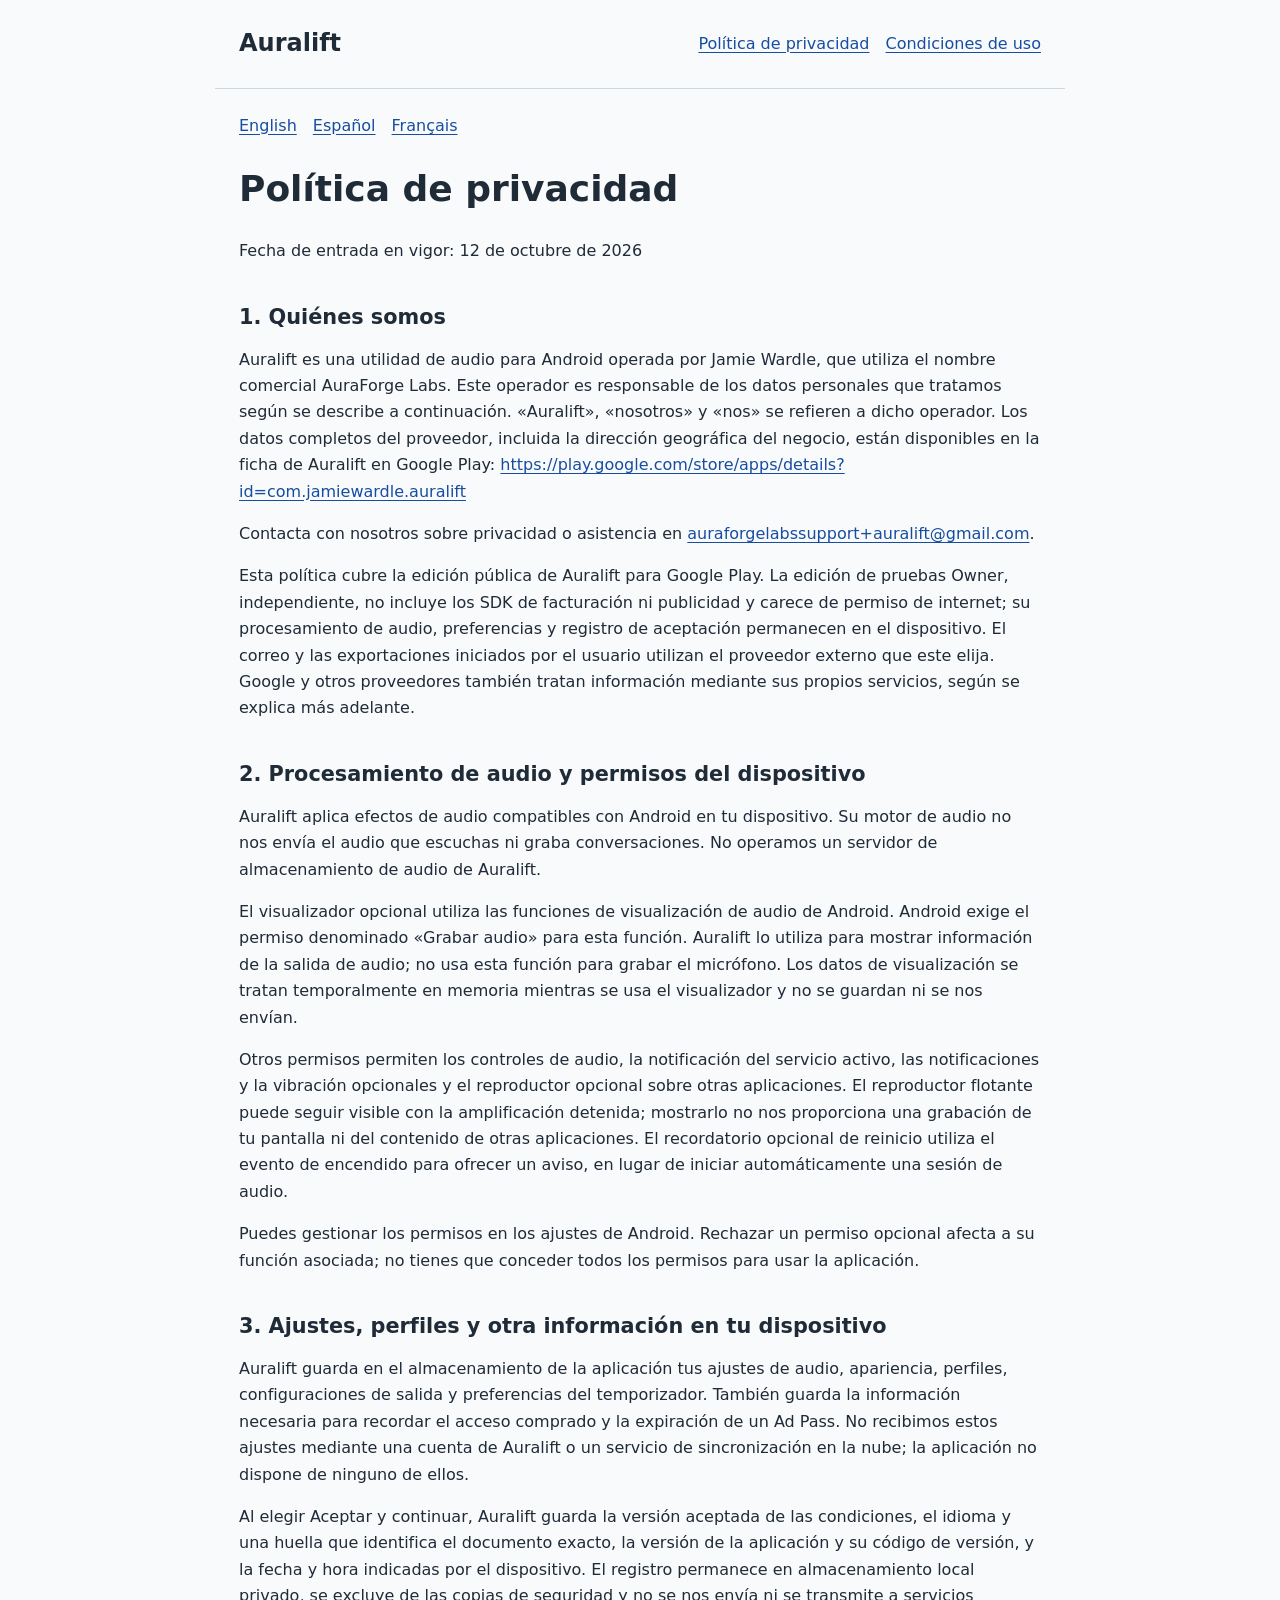
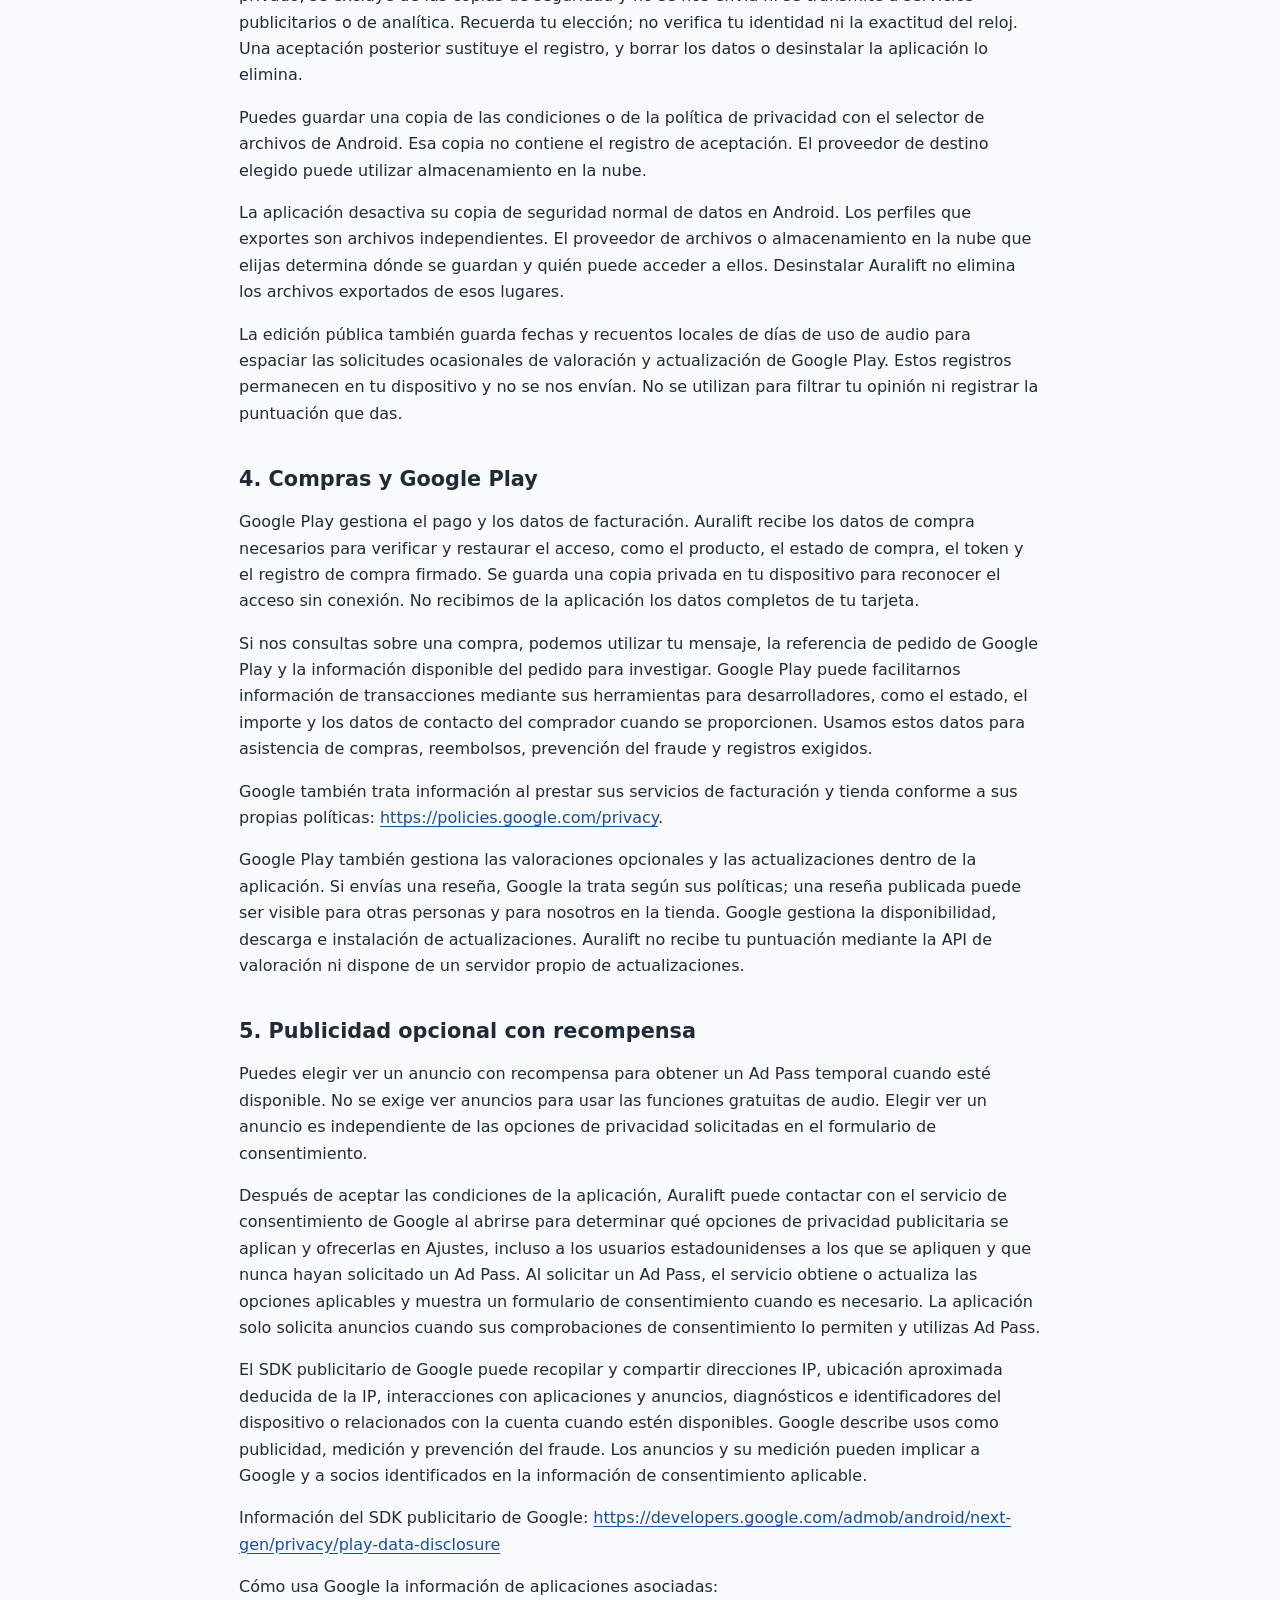
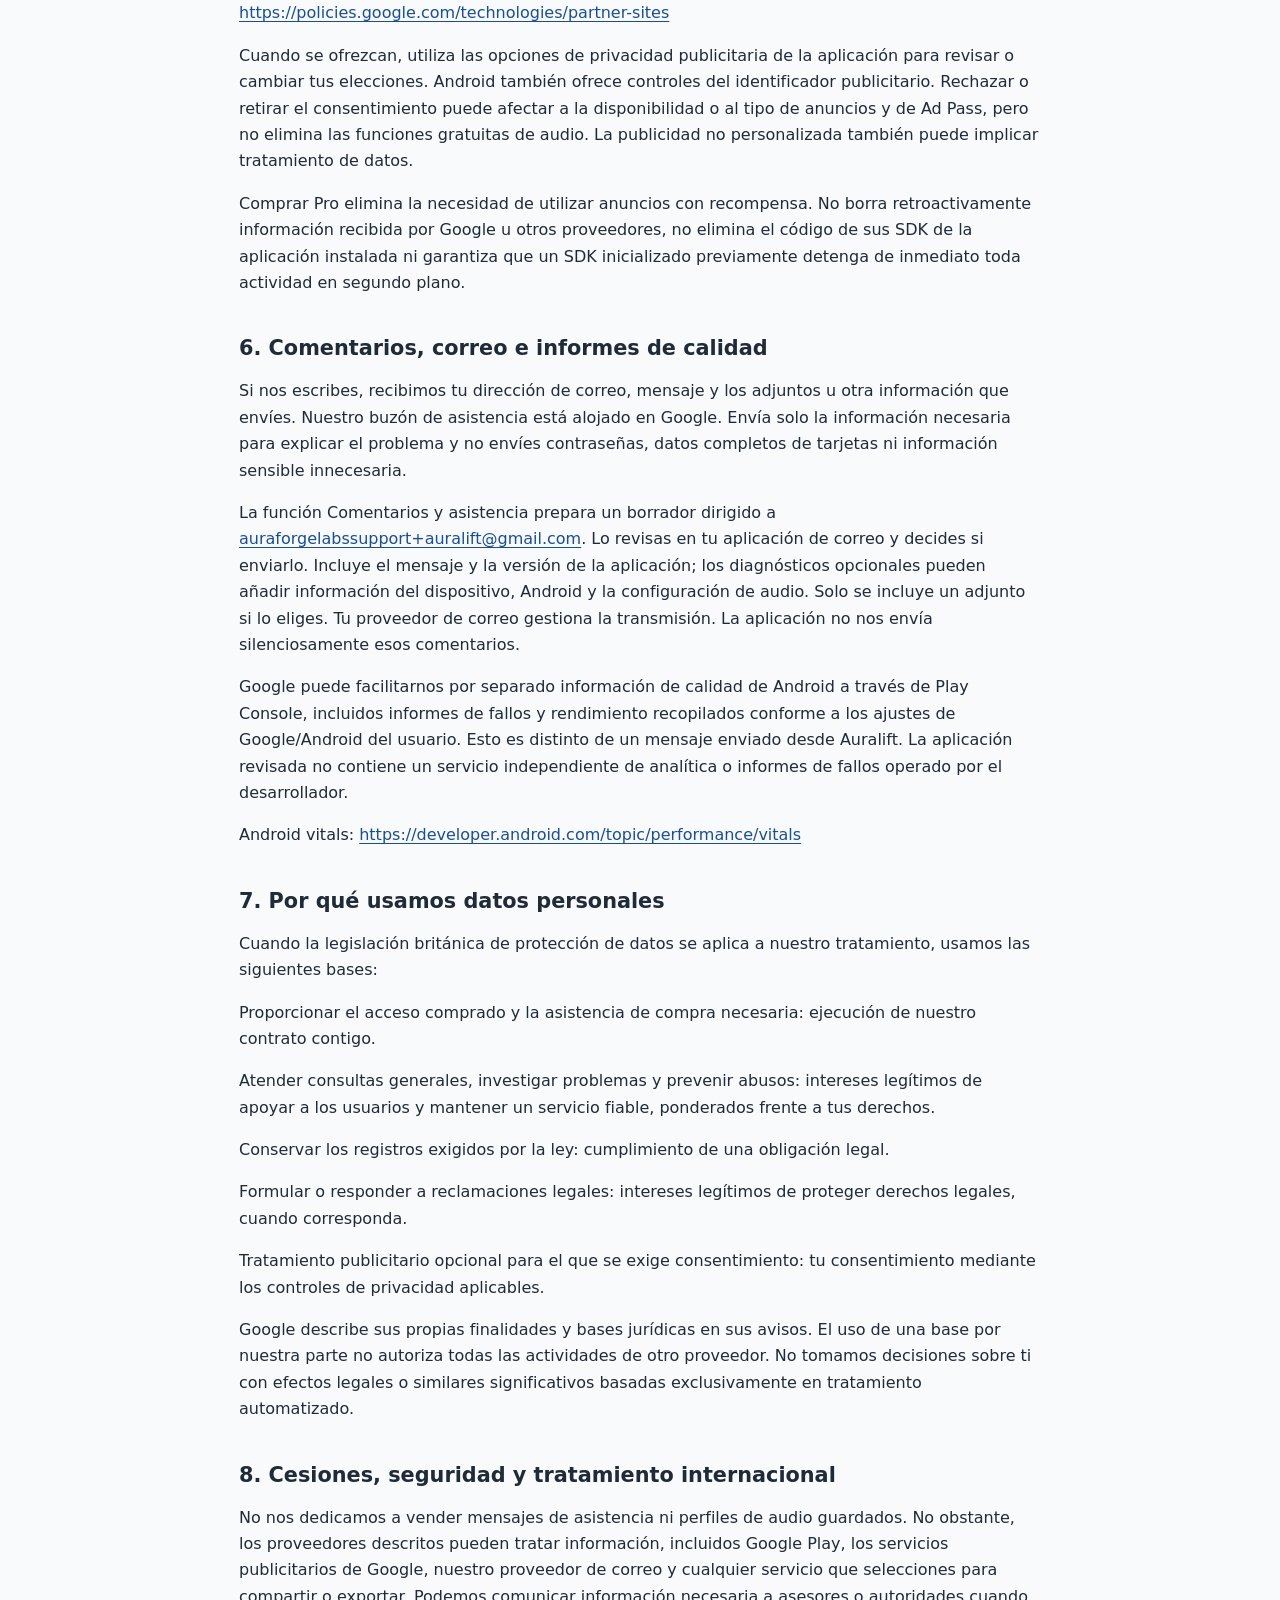
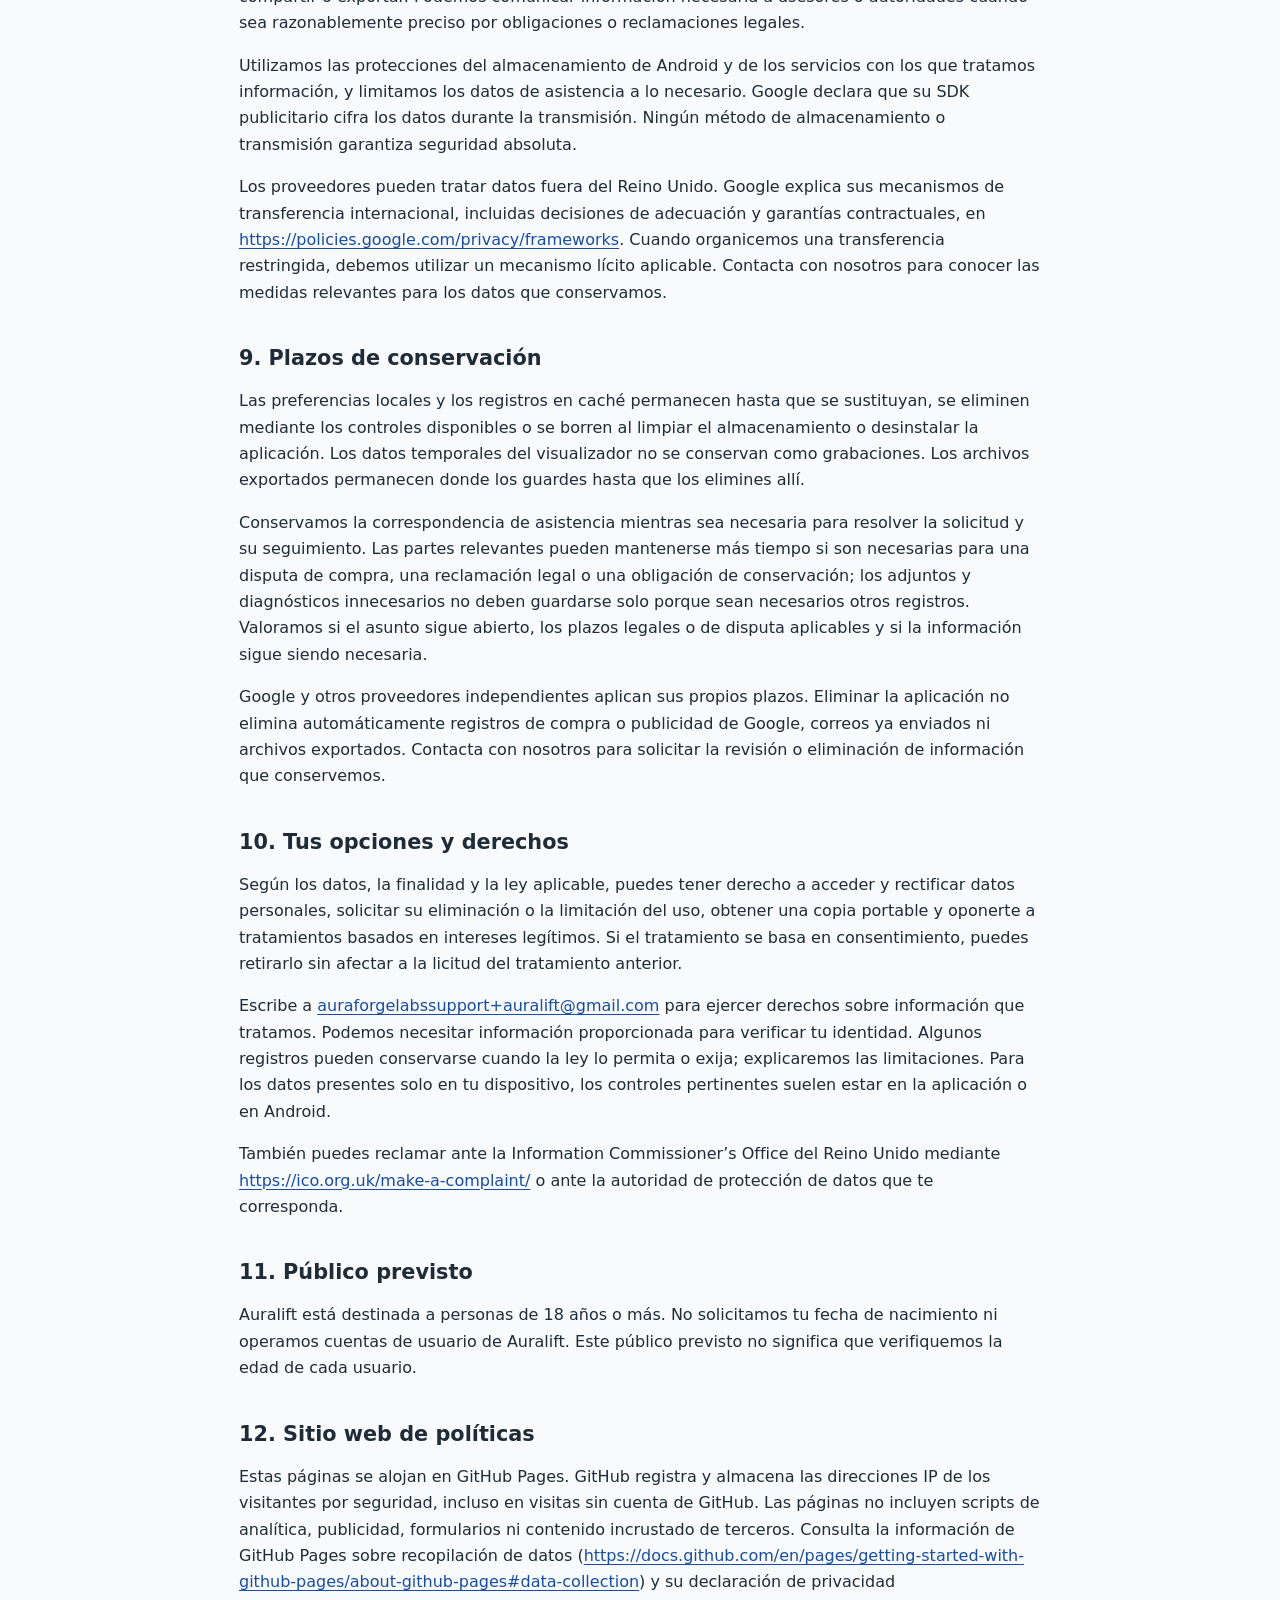
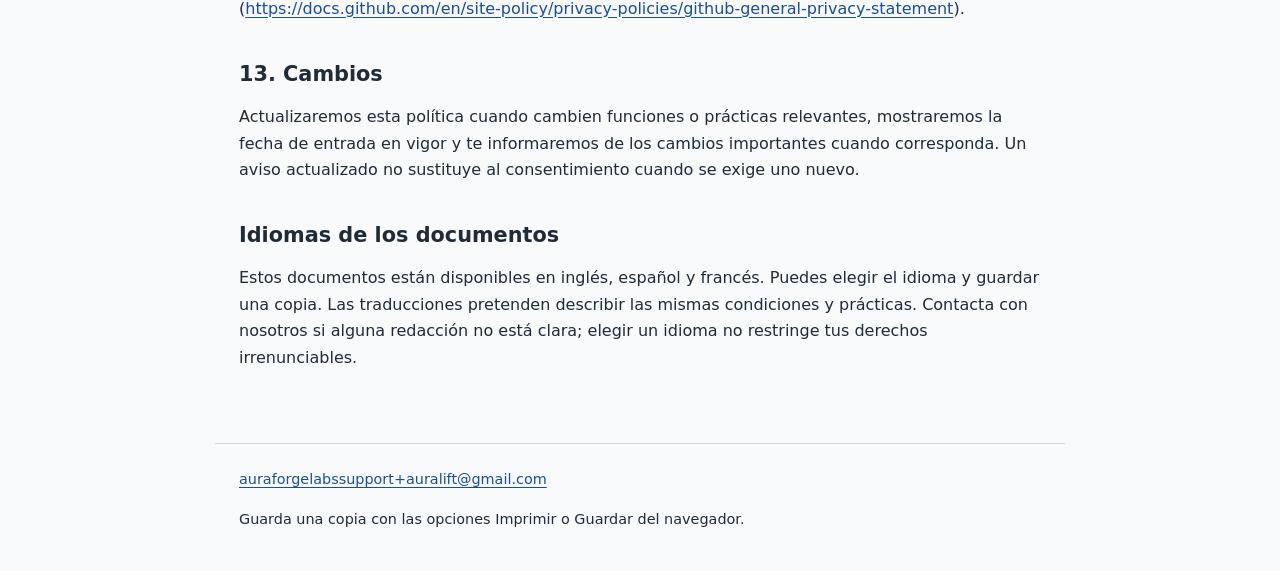
==== commit 2889157b: "Align privacy-es.html with Auralift 1.0.1 privacy and current app terms" ====
--- a/privacy-es.html
+++ b/privacy-es.html
@@ -8,9 +8,9 @@
 <main id="main">
 <nav aria-label="Idioma del documento"><a href="privacy.html" lang="en" hreflang="en">English</a> <a href="privacy-es.html" lang="es" hreflang="es" aria-current="page">Español</a> <a href="privacy-fr.html" lang="fr" hreflang="fr">Français</a></nav>
 <h1>Política de privacidad</h1>
-<p>Fecha de entrada en vigor: 18 de septiembre de 2026</p>
+<p>Fecha de entrada en vigor: 12 de octubre de 2026</p>
 <h2>1. Quiénes somos</h2>
-<p>Auralift es una utilidad de audio para Android operada por Jamie Wardle, que utiliza el nombre comercial AuraForge Labs, con domicilio en Flat 6a, 23 Savile Road, Halifax, HX1 2BA, West Yorkshire, England. Este operador es responsable de los datos personales que tratamos según se describe a continuación. «Auralift», «nosotros» y «nos» se refieren a dicho operador.</p>
+<p>Auralift es una utilidad de audio para Android operada por Jamie Wardle, que utiliza el nombre comercial AuraForge Labs. Este operador es responsable de los datos personales que tratamos según se describe a continuación. «Auralift», «nosotros» y «nos» se refieren a dicho operador. Los datos completos del proveedor, incluida la dirección geográfica del negocio, están disponibles en la ficha de Auralift en Google Play: <a href="https://play.google.com/store/apps/details?id=com.jamiewardle.auralift">https://play.google.com/store/apps/details?id=com.jamiewardle.auralift</a></p>
 <p>Contacta con nosotros sobre privacidad o asistencia en <a href="mailto:auraforgelabssupport+auralift@gmail.com">auraforgelabssupport+auralift@gmail.com</a>.</p>
 <p>Esta política cubre la edición pública de Auralift para Google Play. La edición de pruebas Owner, independiente, no incluye los SDK de facturación ni publicidad y carece de permiso de internet; su procesamiento de audio, preferencias y registro de aceptación permanecen en el dispositivo. El correo y las exportaciones iniciados por el usuario utilizan el proveedor externo que este elija. Google y otros proveedores también tratan información mediante sus propios servicios, según se explica más adelante.</p>
 <h2>2. Procesamiento de audio y permisos del dispositivo</h2>
@@ -23,13 +23,15 @@
 <p>Al elegir Aceptar y continuar, Auralift guarda la versión aceptada de las condiciones, el idioma y una huella que identifica el documento exacto, la versión de la aplicación y su código de versión, y la fecha y hora indicadas por el dispositivo. El registro permanece en almacenamiento local privado, se excluye de las copias de seguridad y no se nos envía ni se transmite a servicios publicitarios o de analítica. Recuerda tu elección; no verifica tu identidad ni la exactitud del reloj. Una aceptación posterior sustituye el registro, y borrar los datos o desinstalar la aplicación lo elimina.</p>
 <p>Puedes guardar una copia de las condiciones o de la política de privacidad con el selector de archivos de Android. Esa copia no contiene el registro de aceptación. El proveedor de destino elegido puede utilizar almacenamiento en la nube.</p>
 <p>La aplicación desactiva su copia de seguridad normal de datos en Android. Los perfiles que exportes son archivos independientes. El proveedor de archivos o almacenamiento en la nube que elijas determina dónde se guardan y quién puede acceder a ellos. Desinstalar Auralift no elimina los archivos exportados de esos lugares.</p>
+<p>La edición pública también guarda fechas y recuentos locales de días de uso de audio para espaciar las solicitudes ocasionales de valoración y actualización de Google Play. Estos registros permanecen en tu dispositivo y no se nos envían. No se utilizan para filtrar tu opinión ni registrar la puntuación que das.</p>
 <h2>4. Compras y Google Play</h2>
 <p>Google Play gestiona el pago y los datos de facturación. Auralift recibe los datos de compra necesarios para verificar y restaurar el acceso, como el producto, el estado de compra, el token y el registro de compra firmado. Se guarda una copia privada en tu dispositivo para reconocer el acceso sin conexión. No recibimos de la aplicación los datos completos de tu tarjeta.</p>
 <p>Si nos consultas sobre una compra, podemos utilizar tu mensaje, la referencia de pedido de Google Play y la información disponible del pedido para investigar. Google Play puede facilitarnos información de transacciones mediante sus herramientas para desarrolladores, como el estado, el importe y los datos de contacto del comprador cuando se proporcionen. Usamos estos datos para asistencia de compras, reembolsos, prevención del fraude y registros exigidos.</p>
 <p>Google también trata información al prestar sus servicios de facturación y tienda conforme a sus propias políticas: <a href="https://policies.google.com/privacy">https://policies.google.com/privacy</a>.</p>
+<p>Google Play también gestiona las valoraciones opcionales y las actualizaciones dentro de la aplicación. Si envías una reseña, Google la trata según sus políticas; una reseña publicada puede ser visible para otras personas y para nosotros en la tienda. Google gestiona la disponibilidad, descarga e instalación de actualizaciones. Auralift no recibe tu puntuación mediante la API de valoración ni dispone de un servidor propio de actualizaciones.</p>
 <h2>5. Publicidad opcional con recompensa</h2>
 <p>Puedes elegir ver un anuncio con recompensa para obtener un Ad Pass temporal cuando esté disponible. No se exige ver anuncios para usar las funciones gratuitas de audio. Elegir ver un anuncio es independiente de las opciones de privacidad solicitadas en el formulario de consentimiento.</p>
-<p>Al optar por Ad Pass, Auralift utiliza el servicio de consentimiento de Google para obtener o actualizar las opciones aplicables. En aperturas posteriores, dicho servicio puede actualizar esa información aunque no veas otro anuncio. La aplicación solo solicita anuncios cuando sus comprobaciones de consentimiento lo permiten y utilizas Ad Pass.</p>
+<p>Después de aceptar las condiciones de la aplicación, Auralift puede contactar con el servicio de consentimiento de Google al abrirse para determinar qué opciones de privacidad publicitaria se aplican y ofrecerlas en Ajustes, incluso a los usuarios estadounidenses a los que se apliquen y que nunca hayan solicitado un Ad Pass. Al solicitar un Ad Pass, el servicio obtiene o actualiza las opciones aplicables y muestra un formulario de consentimiento cuando es necesario. La aplicación solo solicita anuncios cuando sus comprobaciones de consentimiento lo permiten y utilizas Ad Pass.</p>
 <p>El SDK publicitario de Google puede recopilar y compartir direcciones IP, ubicación aproximada deducida de la IP, interacciones con aplicaciones y anuncios, diagnósticos e identificadores del dispositivo o relacionados con la cuenta cuando estén disponibles. Google describe usos como publicidad, medición y prevención del fraude. Los anuncios y su medición pueden implicar a Google y a socios identificados en la información de consentimiento aplicable.</p>
 <p>Información del SDK publicitario de Google: <a href="https://developers.google.com/admob/android/next-gen/privacy/play-data-disclosure">https://developers.google.com/admob/android/next-gen/privacy/play-data-disclosure</a></p>
 <p>Cómo usa Google la información de aplicaciones asociadas: <a href="https://policies.google.com/technologies/partner-sites">https://policies.google.com/technologies/partner-sites</a></p>
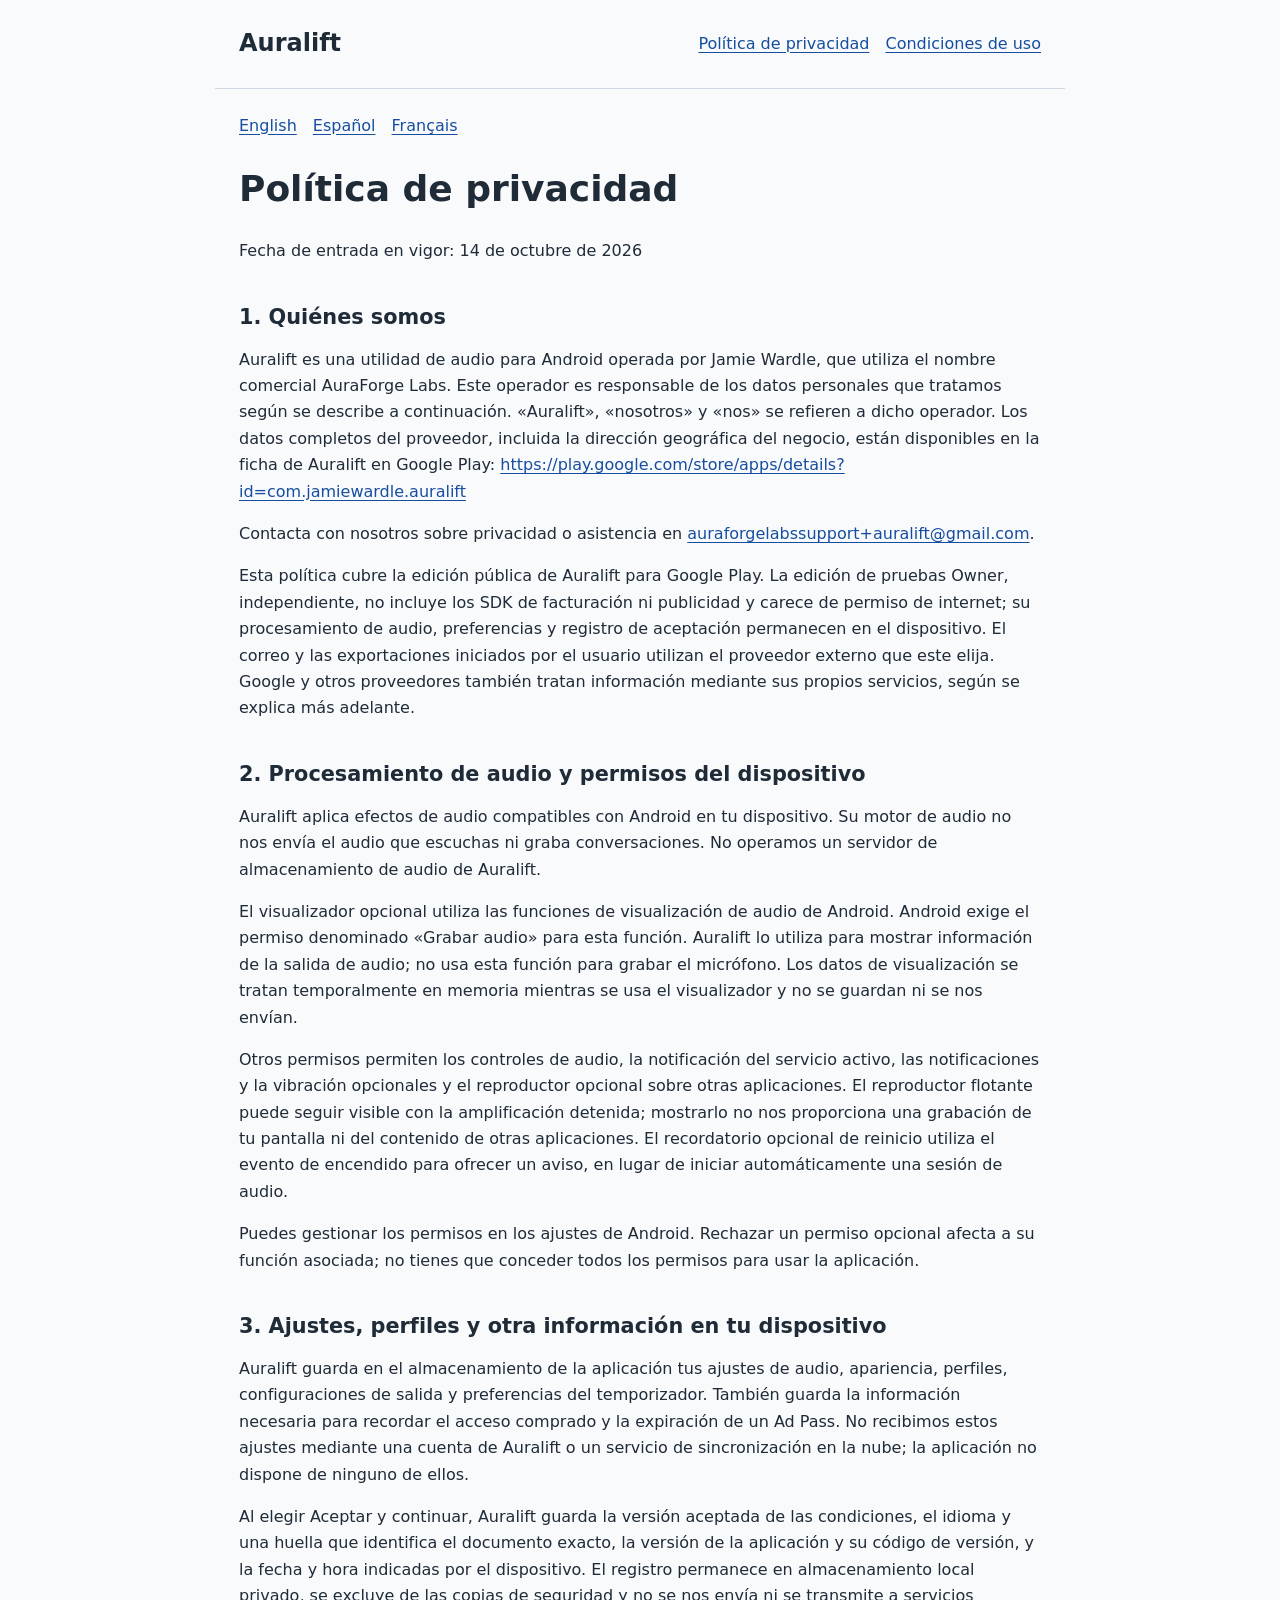
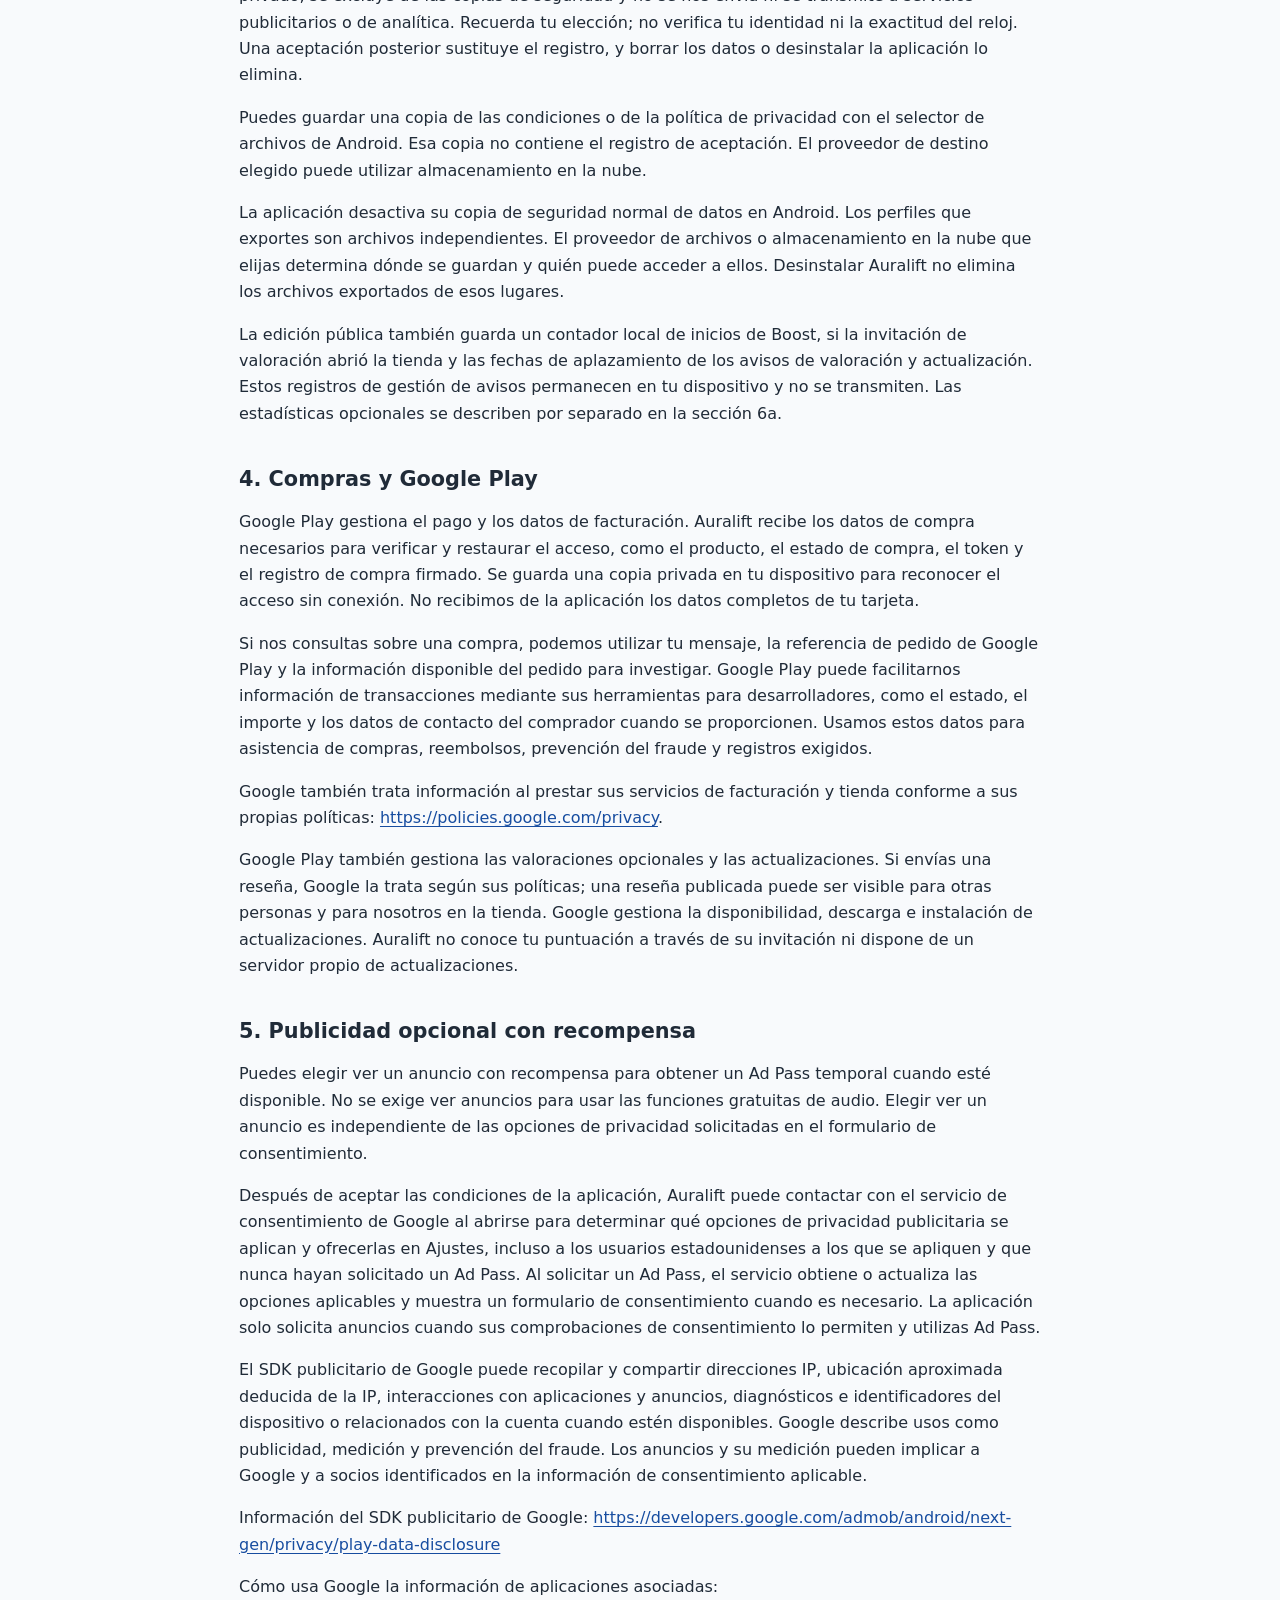
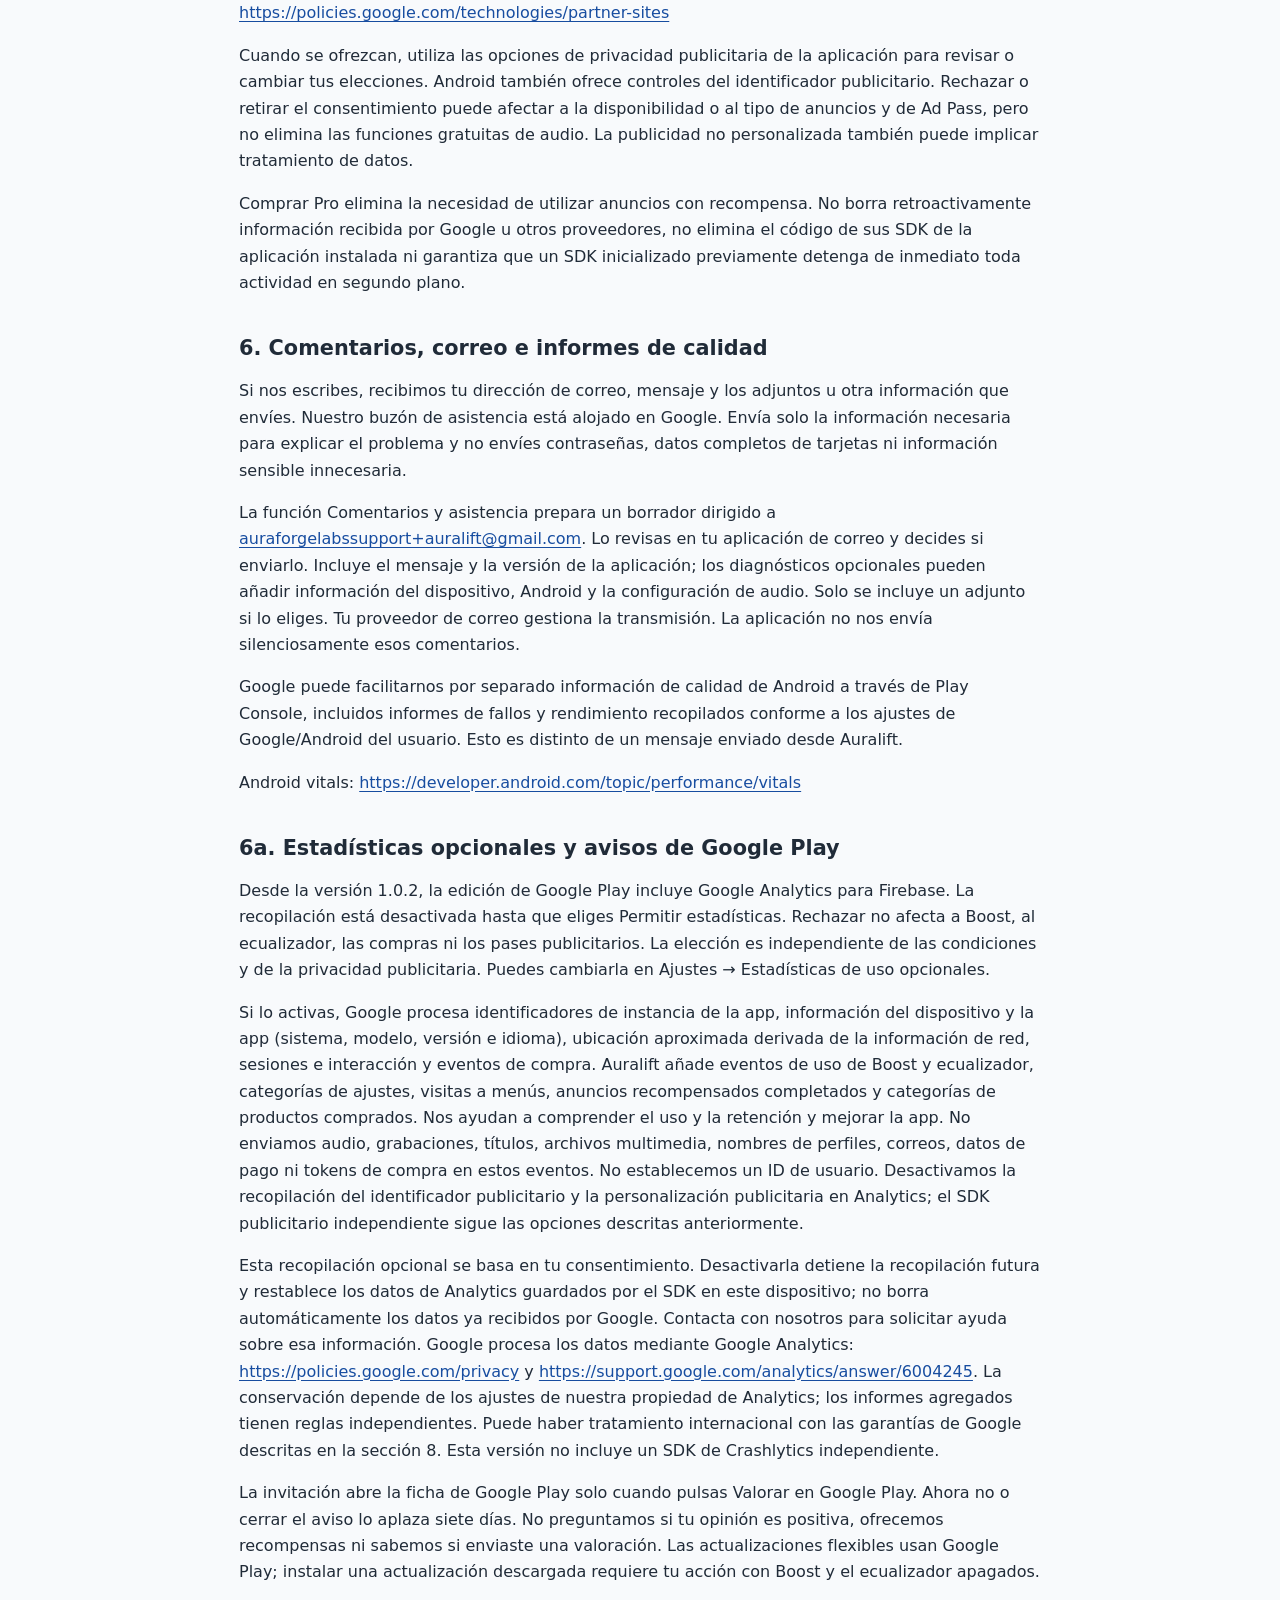
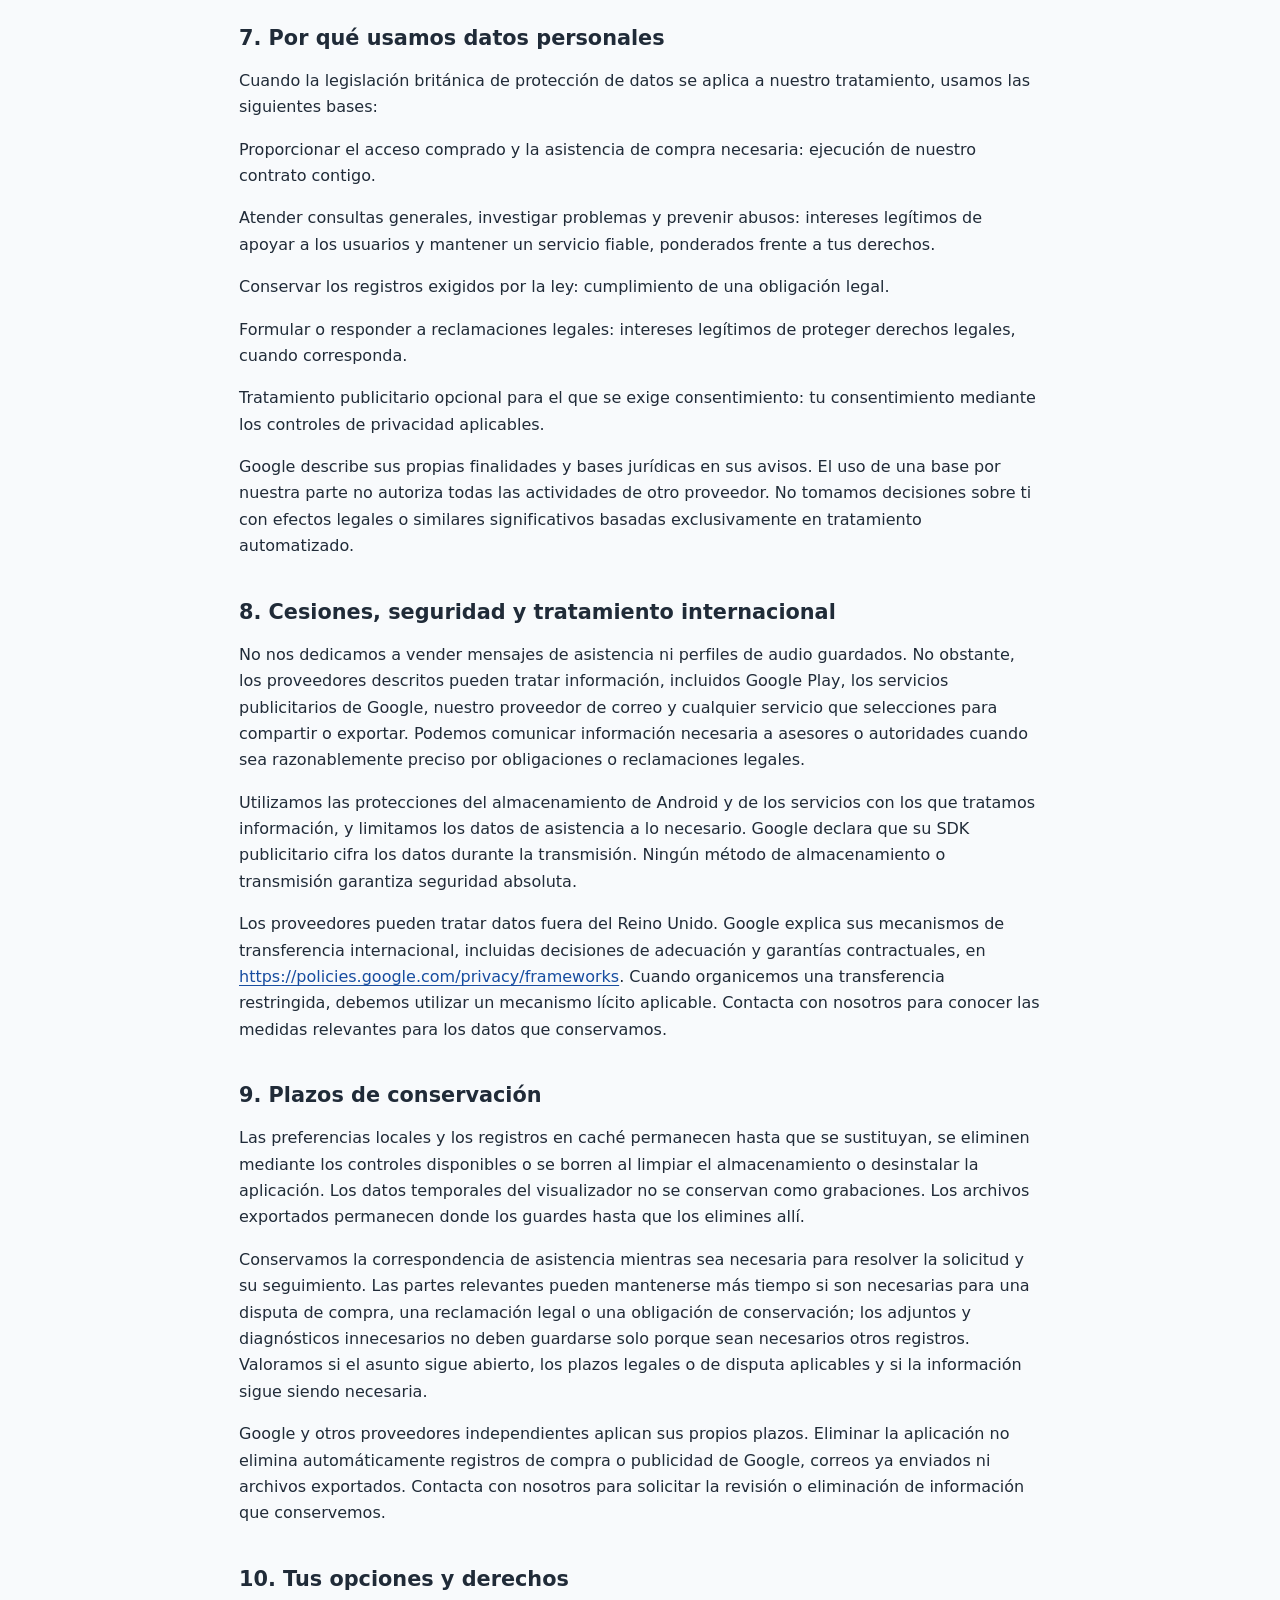
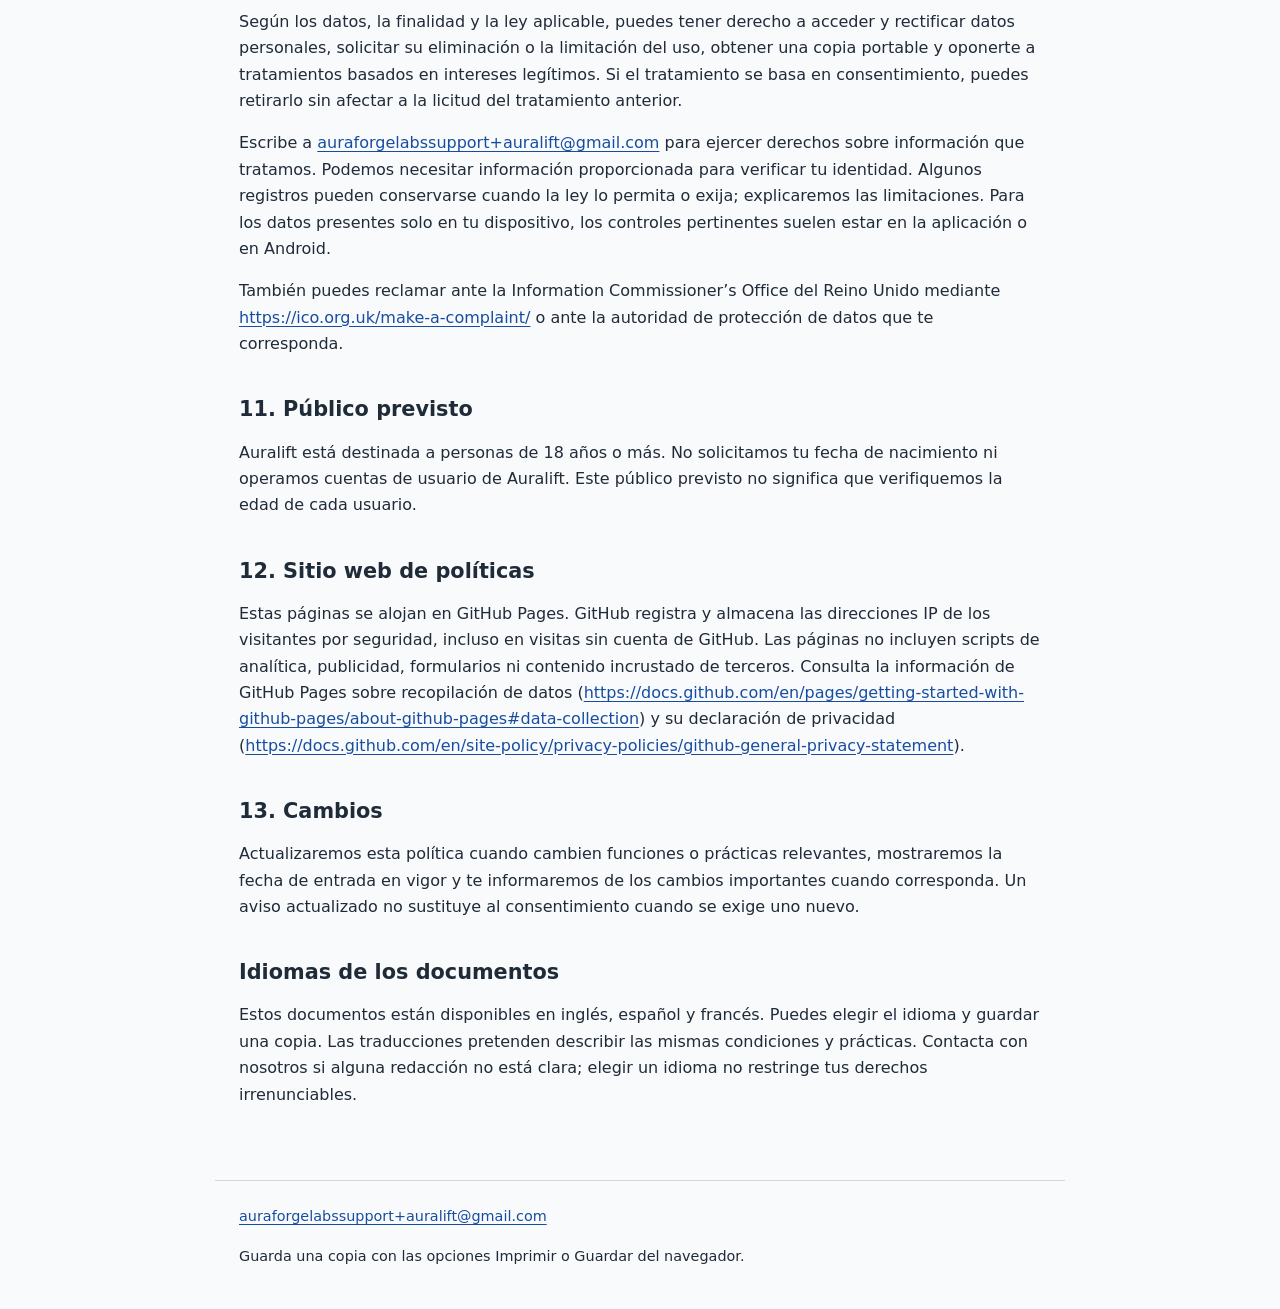
==== commit 8af9ad60: "Disclose optional Analytics and revised rating invitation for Auralift 1.0.2" ====
--- a/privacy-es.html
+++ b/privacy-es.html
@@ -8,7 +8,7 @@
 <main id="main">
 <nav aria-label="Idioma del documento"><a href="privacy.html" lang="en" hreflang="en">English</a> <a href="privacy-es.html" lang="es" hreflang="es" aria-current="page">Español</a> <a href="privacy-fr.html" lang="fr" hreflang="fr">Français</a></nav>
 <h1>Política de privacidad</h1>
-<p>Fecha de entrada en vigor: 12 de octubre de 2026</p>
+<p>Fecha de entrada en vigor: 14 de octubre de 2026</p>
 <h2>1. Quiénes somos</h2>
 <p>Auralift es una utilidad de audio para Android operada por Jamie Wardle, que utiliza el nombre comercial AuraForge Labs. Este operador es responsable de los datos personales que tratamos según se describe a continuación. «Auralift», «nosotros» y «nos» se refieren a dicho operador. Los datos completos del proveedor, incluida la dirección geográfica del negocio, están disponibles en la ficha de Auralift en Google Play: <a href="https://play.google.com/store/apps/details?id=com.jamiewardle.auralift">https://play.google.com/store/apps/details?id=com.jamiewardle.auralift</a></p>
 <p>Contacta con nosotros sobre privacidad o asistencia en <a href="mailto:auraforgelabssupport+auralift@gmail.com">auraforgelabssupport+auralift@gmail.com</a>.</p>
@@ -23,12 +23,12 @@
 <p>Al elegir Aceptar y continuar, Auralift guarda la versión aceptada de las condiciones, el idioma y una huella que identifica el documento exacto, la versión de la aplicación y su código de versión, y la fecha y hora indicadas por el dispositivo. El registro permanece en almacenamiento local privado, se excluye de las copias de seguridad y no se nos envía ni se transmite a servicios publicitarios o de analítica. Recuerda tu elección; no verifica tu identidad ni la exactitud del reloj. Una aceptación posterior sustituye el registro, y borrar los datos o desinstalar la aplicación lo elimina.</p>
 <p>Puedes guardar una copia de las condiciones o de la política de privacidad con el selector de archivos de Android. Esa copia no contiene el registro de aceptación. El proveedor de destino elegido puede utilizar almacenamiento en la nube.</p>
 <p>La aplicación desactiva su copia de seguridad normal de datos en Android. Los perfiles que exportes son archivos independientes. El proveedor de archivos o almacenamiento en la nube que elijas determina dónde se guardan y quién puede acceder a ellos. Desinstalar Auralift no elimina los archivos exportados de esos lugares.</p>
-<p>La edición pública también guarda fechas y recuentos locales de días de uso de audio para espaciar las solicitudes ocasionales de valoración y actualización de Google Play. Estos registros permanecen en tu dispositivo y no se nos envían. No se utilizan para filtrar tu opinión ni registrar la puntuación que das.</p>
+<p>La edición pública también guarda un contador local de inicios de Boost, si la invitación de valoración abrió la tienda y las fechas de aplazamiento de los avisos de valoración y actualización. Estos registros de gestión de avisos permanecen en tu dispositivo y no se transmiten. Las estadísticas opcionales se describen por separado en la sección 6a.</p>
 <h2>4. Compras y Google Play</h2>
 <p>Google Play gestiona el pago y los datos de facturación. Auralift recibe los datos de compra necesarios para verificar y restaurar el acceso, como el producto, el estado de compra, el token y el registro de compra firmado. Se guarda una copia privada en tu dispositivo para reconocer el acceso sin conexión. No recibimos de la aplicación los datos completos de tu tarjeta.</p>
 <p>Si nos consultas sobre una compra, podemos utilizar tu mensaje, la referencia de pedido de Google Play y la información disponible del pedido para investigar. Google Play puede facilitarnos información de transacciones mediante sus herramientas para desarrolladores, como el estado, el importe y los datos de contacto del comprador cuando se proporcionen. Usamos estos datos para asistencia de compras, reembolsos, prevención del fraude y registros exigidos.</p>
 <p>Google también trata información al prestar sus servicios de facturación y tienda conforme a sus propias políticas: <a href="https://policies.google.com/privacy">https://policies.google.com/privacy</a>.</p>
-<p>Google Play también gestiona las valoraciones opcionales y las actualizaciones dentro de la aplicación. Si envías una reseña, Google la trata según sus políticas; una reseña publicada puede ser visible para otras personas y para nosotros en la tienda. Google gestiona la disponibilidad, descarga e instalación de actualizaciones. Auralift no recibe tu puntuación mediante la API de valoración ni dispone de un servidor propio de actualizaciones.</p>
+<p>Google Play también gestiona las valoraciones opcionales y las actualizaciones. Si envías una reseña, Google la trata según sus políticas; una reseña publicada puede ser visible para otras personas y para nosotros en la tienda. Google gestiona la disponibilidad, descarga e instalación de actualizaciones. Auralift no conoce tu puntuación a través de su invitación ni dispone de un servidor propio de actualizaciones.</p>
 <h2>5. Publicidad opcional con recompensa</h2>
 <p>Puedes elegir ver un anuncio con recompensa para obtener un Ad Pass temporal cuando esté disponible. No se exige ver anuncios para usar las funciones gratuitas de audio. Elegir ver un anuncio es independiente de las opciones de privacidad solicitadas en el formulario de consentimiento.</p>
 <p>Después de aceptar las condiciones de la aplicación, Auralift puede contactar con el servicio de consentimiento de Google al abrirse para determinar qué opciones de privacidad publicitaria se aplican y ofrecerlas en Ajustes, incluso a los usuarios estadounidenses a los que se apliquen y que nunca hayan solicitado un Ad Pass. Al solicitar un Ad Pass, el servicio obtiene o actualiza las opciones aplicables y muestra un formulario de consentimiento cuando es necesario. La aplicación solo solicita anuncios cuando sus comprobaciones de consentimiento lo permiten y utilizas Ad Pass.</p>
@@ -40,8 +40,13 @@
 <h2>6. Comentarios, correo e informes de calidad</h2>
 <p>Si nos escribes, recibimos tu dirección de correo, mensaje y los adjuntos u otra información que envíes. Nuestro buzón de asistencia está alojado en Google. Envía solo la información necesaria para explicar el problema y no envíes contraseñas, datos completos de tarjetas ni información sensible innecesaria.</p>
 <p>La función Comentarios y asistencia prepara un borrador dirigido a <a href="mailto:auraforgelabssupport+auralift@gmail.com">auraforgelabssupport+auralift@gmail.com</a>. Lo revisas en tu aplicación de correo y decides si enviarlo. Incluye el mensaje y la versión de la aplicación; los diagnósticos opcionales pueden añadir información del dispositivo, Android y la configuración de audio. Solo se incluye un adjunto si lo eliges. Tu proveedor de correo gestiona la transmisión. La aplicación no nos envía silenciosamente esos comentarios.</p>
-<p>Google puede facilitarnos por separado información de calidad de Android a través de Play Console, incluidos informes de fallos y rendimiento recopilados conforme a los ajustes de Google/Android del usuario. Esto es distinto de un mensaje enviado desde Auralift. La aplicación revisada no contiene un servicio independiente de analítica o informes de fallos operado por el desarrollador.</p>
+<p>Google puede facilitarnos por separado información de calidad de Android a través de Play Console, incluidos informes de fallos y rendimiento recopilados conforme a los ajustes de Google/Android del usuario. Esto es distinto de un mensaje enviado desde Auralift. </p>
 <p>Android vitals: <a href="https://developer.android.com/topic/performance/vitals">https://developer.android.com/topic/performance/vitals</a></p>
+<h2>6a. Estadísticas opcionales y avisos de Google Play</h2>
+<p>Desde la versión 1.0.2, la edición de Google Play incluye Google Analytics para Firebase. La recopilación está desactivada hasta que eliges Permitir estadísticas. Rechazar no afecta a Boost, al ecualizador, las compras ni los pases publicitarios. La elección es independiente de las condiciones y de la privacidad publicitaria. Puedes cambiarla en Ajustes → Estadísticas de uso opcionales.</p>
+<p>Si lo activas, Google procesa identificadores de instancia de la app, información del dispositivo y la app (sistema, modelo, versión e idioma), ubicación aproximada derivada de la información de red, sesiones e interacción y eventos de compra. Auralift añade eventos de uso de Boost y ecualizador, categorías de ajustes, visitas a menús, anuncios recompensados completados y categorías de productos comprados. Nos ayudan a comprender el uso y la retención y mejorar la app. No enviamos audio, grabaciones, títulos, archivos multimedia, nombres de perfiles, correos, datos de pago ni tokens de compra en estos eventos. No establecemos un ID de usuario. Desactivamos la recopilación del identificador publicitario y la personalización publicitaria en Analytics; el SDK publicitario independiente sigue las opciones descritas anteriormente.</p>
+<p>Esta recopilación opcional se basa en tu consentimiento. Desactivarla detiene la recopilación futura y restablece los datos de Analytics guardados por el SDK en este dispositivo; no borra automáticamente los datos ya recibidos por Google. Contacta con nosotros para solicitar ayuda sobre esa información. Google procesa los datos mediante Google Analytics: <a href="https://policies.google.com/privacy">https://policies.google.com/privacy</a> y <a href="https://support.google.com/analytics/answer/6004245">https://support.google.com/analytics/answer/6004245</a>. La conservación depende de los ajustes de nuestra propiedad de Analytics; los informes agregados tienen reglas independientes. Puede haber tratamiento internacional con las garantías de Google descritas en la sección 8. Esta versión no incluye un SDK de Crashlytics independiente.</p>
+<p>La invitación abre la ficha de Google Play solo cuando pulsas Valorar en Google Play. Ahora no o cerrar el aviso lo aplaza siete días. No preguntamos si tu opinión es positiva, ofrecemos recompensas ni sabemos si enviaste una valoración. Las actualizaciones flexibles usan Google Play; instalar una actualización descargada requiere tu acción con Boost y el ecualizador apagados.</p>
 <h2>7. Por qué usamos datos personales</h2>
 <p>Cuando la legislación británica de protección de datos se aplica a nuestro tratamiento, usamos las siguientes bases:</p>
 <p>Proporcionar el acceso comprado y la asistencia de compra necesaria: ejecución de nuestro contrato contigo.</p>
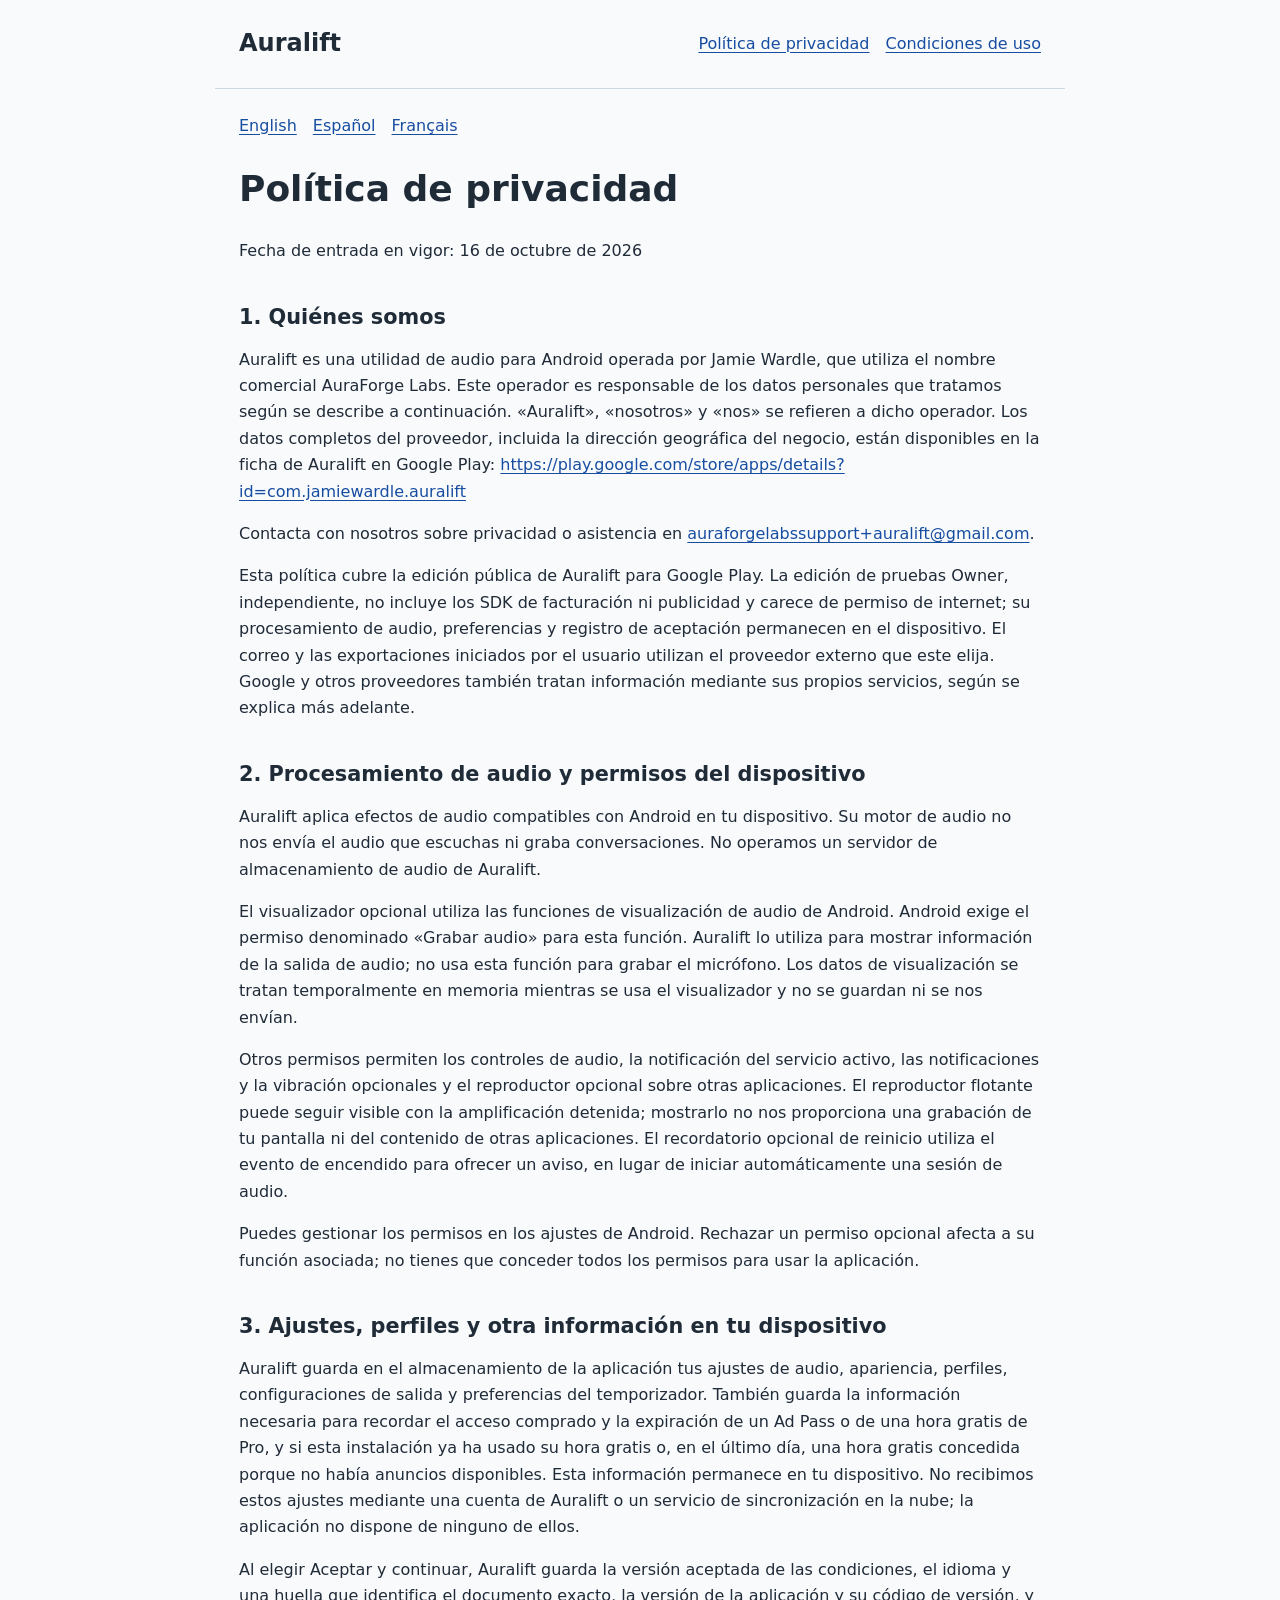
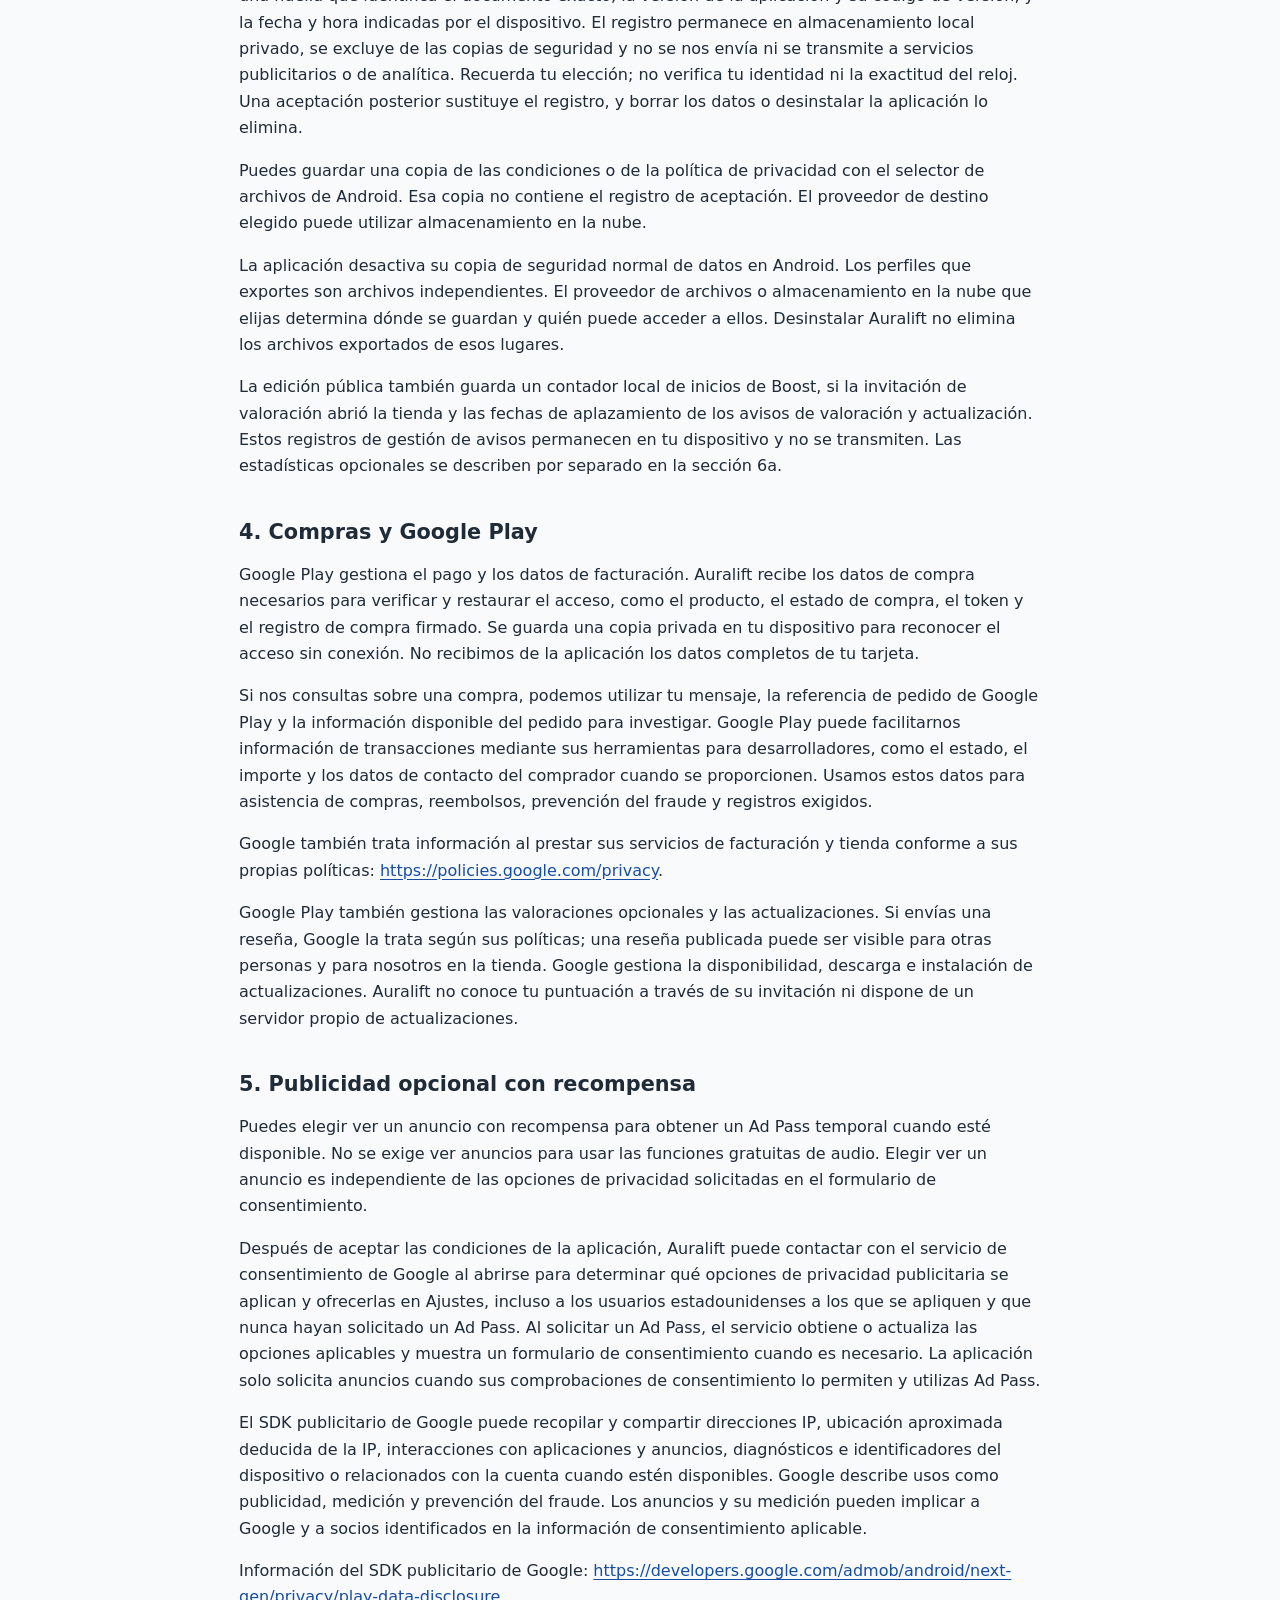
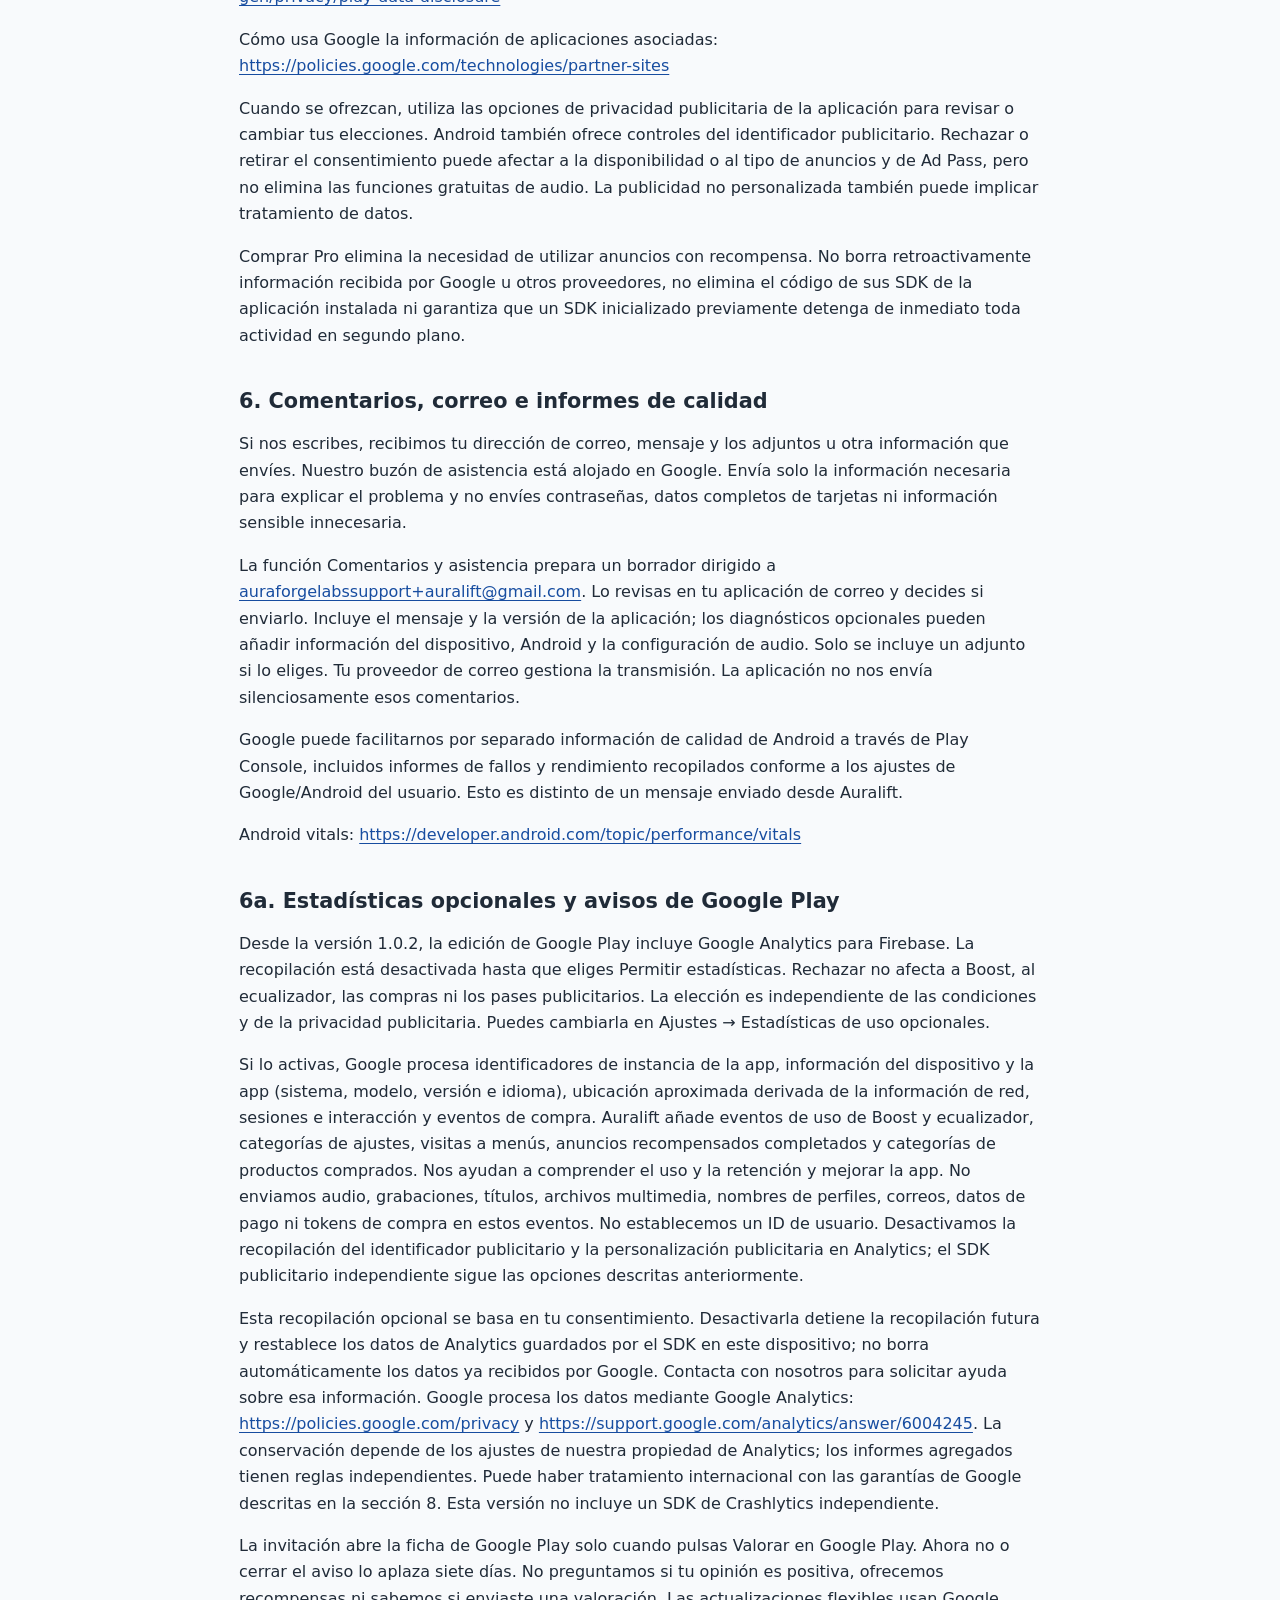
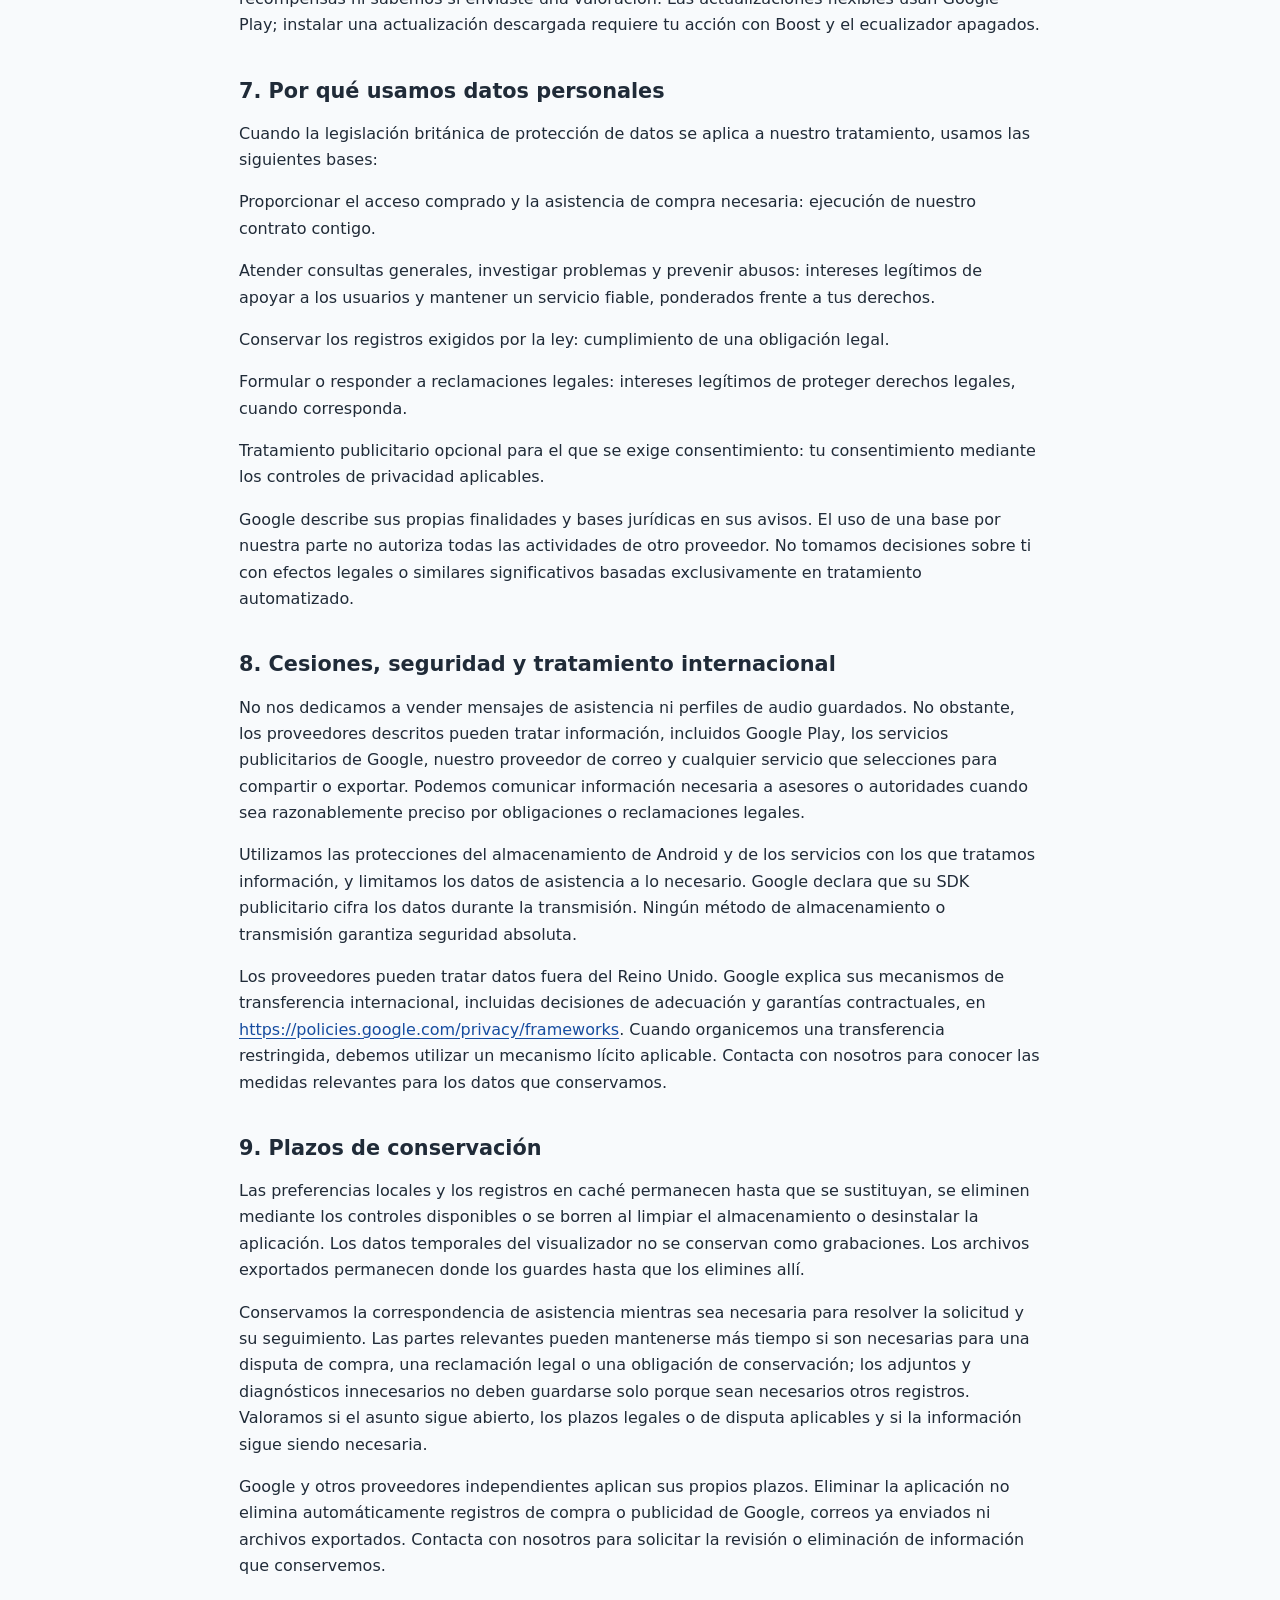
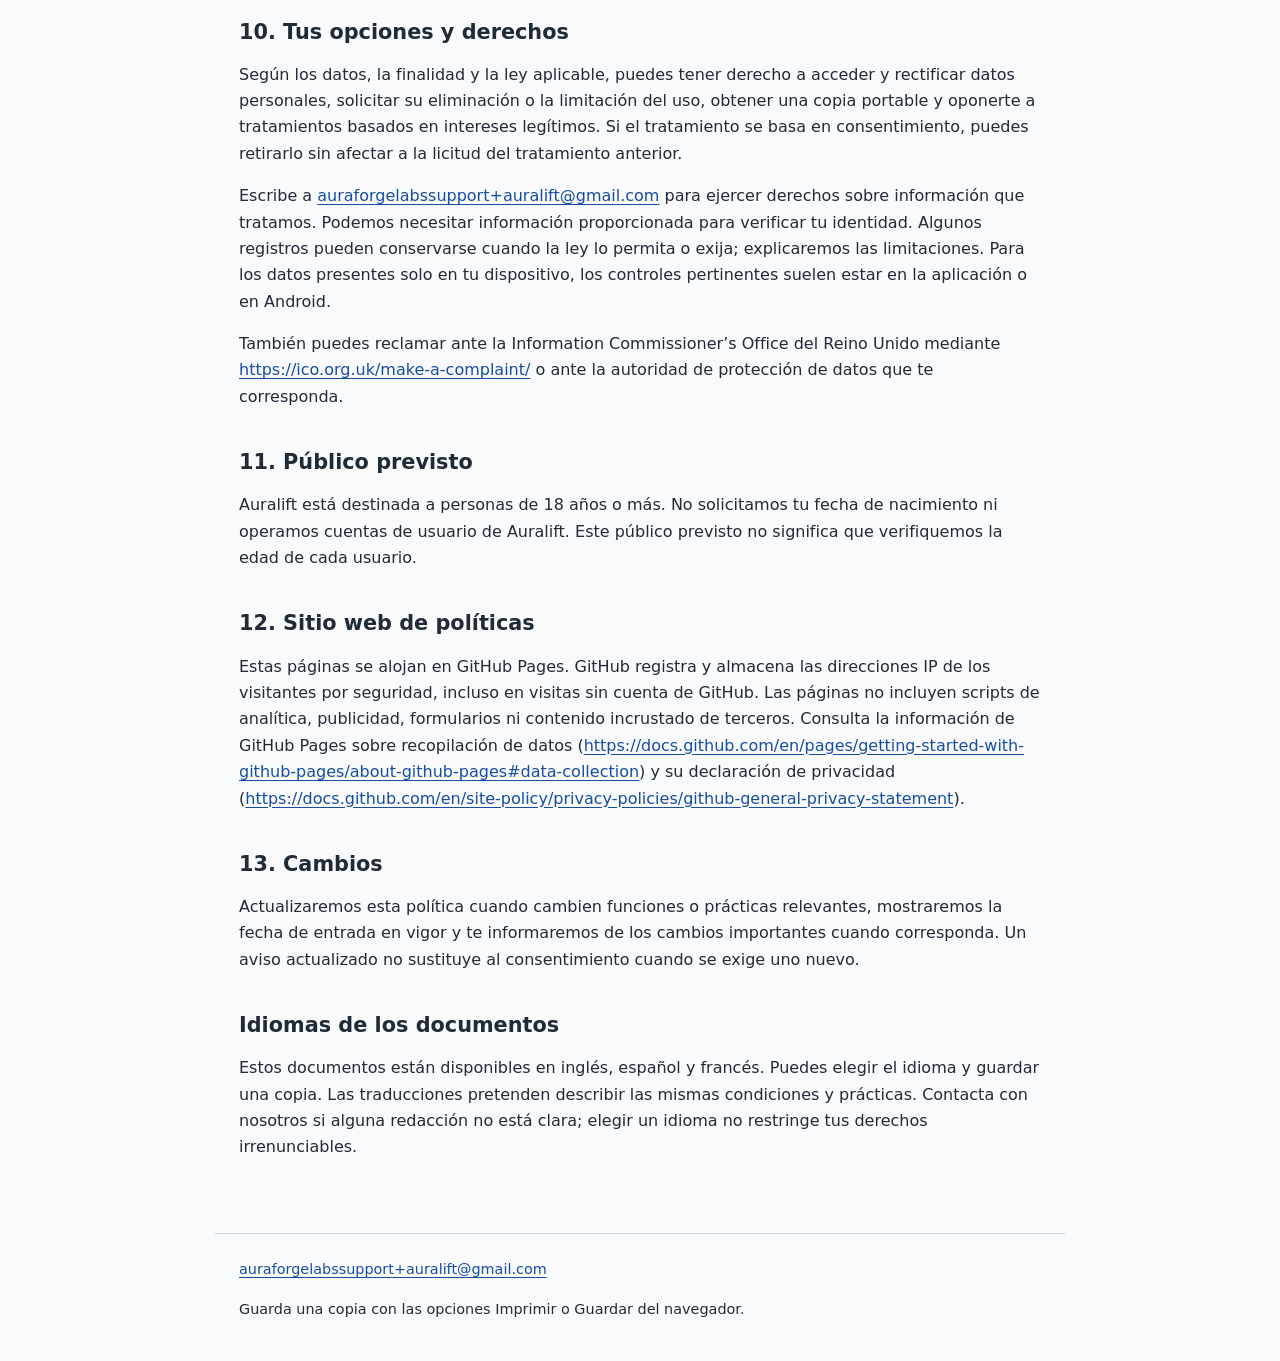
==== commit f4983c02: "Privacy policy for Auralift 1.0.4: free Pro hour and goodwill hour records kept on device Regenerate" ====
--- a/privacy-es.html
+++ b/privacy-es.html
@@ -8,7 +8,7 @@
 <main id="main">
 <nav aria-label="Idioma del documento"><a href="privacy.html" lang="en" hreflang="en">English</a> <a href="privacy-es.html" lang="es" hreflang="es" aria-current="page">Español</a> <a href="privacy-fr.html" lang="fr" hreflang="fr">Français</a></nav>
 <h1>Política de privacidad</h1>
-<p>Fecha de entrada en vigor: 14 de octubre de 2026</p>
+<p>Fecha de entrada en vigor: 16 de octubre de 2026</p>
 <h2>1. Quiénes somos</h2>
 <p>Auralift es una utilidad de audio para Android operada por Jamie Wardle, que utiliza el nombre comercial AuraForge Labs. Este operador es responsable de los datos personales que tratamos según se describe a continuación. «Auralift», «nosotros» y «nos» se refieren a dicho operador. Los datos completos del proveedor, incluida la dirección geográfica del negocio, están disponibles en la ficha de Auralift en Google Play: <a href="https://play.google.com/store/apps/details?id=com.jamiewardle.auralift">https://play.google.com/store/apps/details?id=com.jamiewardle.auralift</a></p>
 <p>Contacta con nosotros sobre privacidad o asistencia en <a href="mailto:auraforgelabssupport+auralift@gmail.com">auraforgelabssupport+auralift@gmail.com</a>.</p>
@@ -19,7 +19,7 @@
 <p>Otros permisos permiten los controles de audio, la notificación del servicio activo, las notificaciones y la vibración opcionales y el reproductor opcional sobre otras aplicaciones. El reproductor flotante puede seguir visible con la amplificación detenida; mostrarlo no nos proporciona una grabación de tu pantalla ni del contenido de otras aplicaciones. El recordatorio opcional de reinicio utiliza el evento de encendido para ofrecer un aviso, en lugar de iniciar automáticamente una sesión de audio.</p>
 <p>Puedes gestionar los permisos en los ajustes de Android. Rechazar un permiso opcional afecta a su función asociada; no tienes que conceder todos los permisos para usar la aplicación.</p>
 <h2>3. Ajustes, perfiles y otra información en tu dispositivo</h2>
-<p>Auralift guarda en el almacenamiento de la aplicación tus ajustes de audio, apariencia, perfiles, configuraciones de salida y preferencias del temporizador. También guarda la información necesaria para recordar el acceso comprado y la expiración de un Ad Pass. No recibimos estos ajustes mediante una cuenta de Auralift o un servicio de sincronización en la nube; la aplicación no dispone de ninguno de ellos.</p>
+<p>Auralift guarda en el almacenamiento de la aplicación tus ajustes de audio, apariencia, perfiles, configuraciones de salida y preferencias del temporizador. También guarda la información necesaria para recordar el acceso comprado y la expiración de un Ad Pass o de una hora gratis de Pro, y si esta instalación ya ha usado su hora gratis o, en el último día, una hora gratis concedida porque no había anuncios disponibles. Esta información permanece en tu dispositivo. No recibimos estos ajustes mediante una cuenta de Auralift o un servicio de sincronización en la nube; la aplicación no dispone de ninguno de ellos.</p>
 <p>Al elegir Aceptar y continuar, Auralift guarda la versión aceptada de las condiciones, el idioma y una huella que identifica el documento exacto, la versión de la aplicación y su código de versión, y la fecha y hora indicadas por el dispositivo. El registro permanece en almacenamiento local privado, se excluye de las copias de seguridad y no se nos envía ni se transmite a servicios publicitarios o de analítica. Recuerda tu elección; no verifica tu identidad ni la exactitud del reloj. Una aceptación posterior sustituye el registro, y borrar los datos o desinstalar la aplicación lo elimina.</p>
 <p>Puedes guardar una copia de las condiciones o de la política de privacidad con el selector de archivos de Android. Esa copia no contiene el registro de aceptación. El proveedor de destino elegido puede utilizar almacenamiento en la nube.</p>
 <p>La aplicación desactiva su copia de seguridad normal de datos en Android. Los perfiles que exportes son archivos independientes. El proveedor de archivos o almacenamiento en la nube que elijas determina dónde se guardan y quién puede acceder a ellos. Desinstalar Auralift no elimina los archivos exportados de esos lugares.</p>
